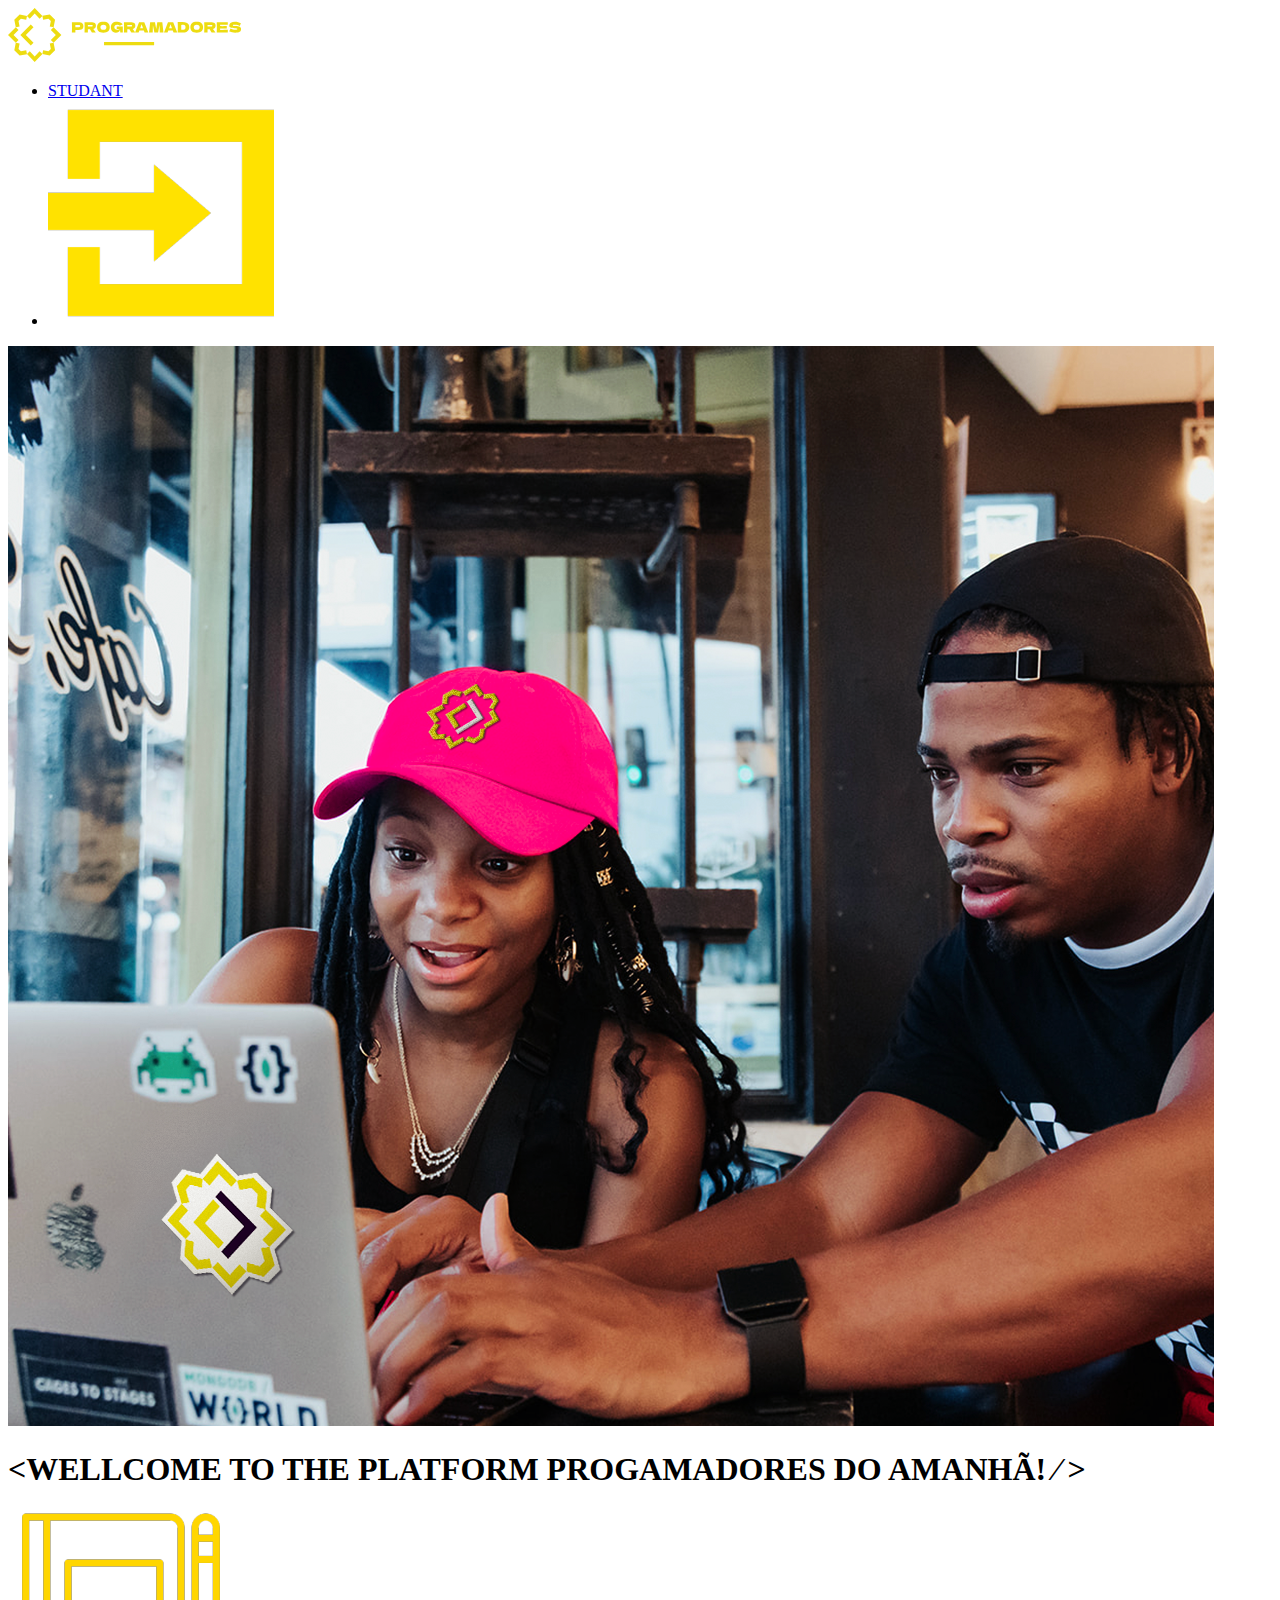
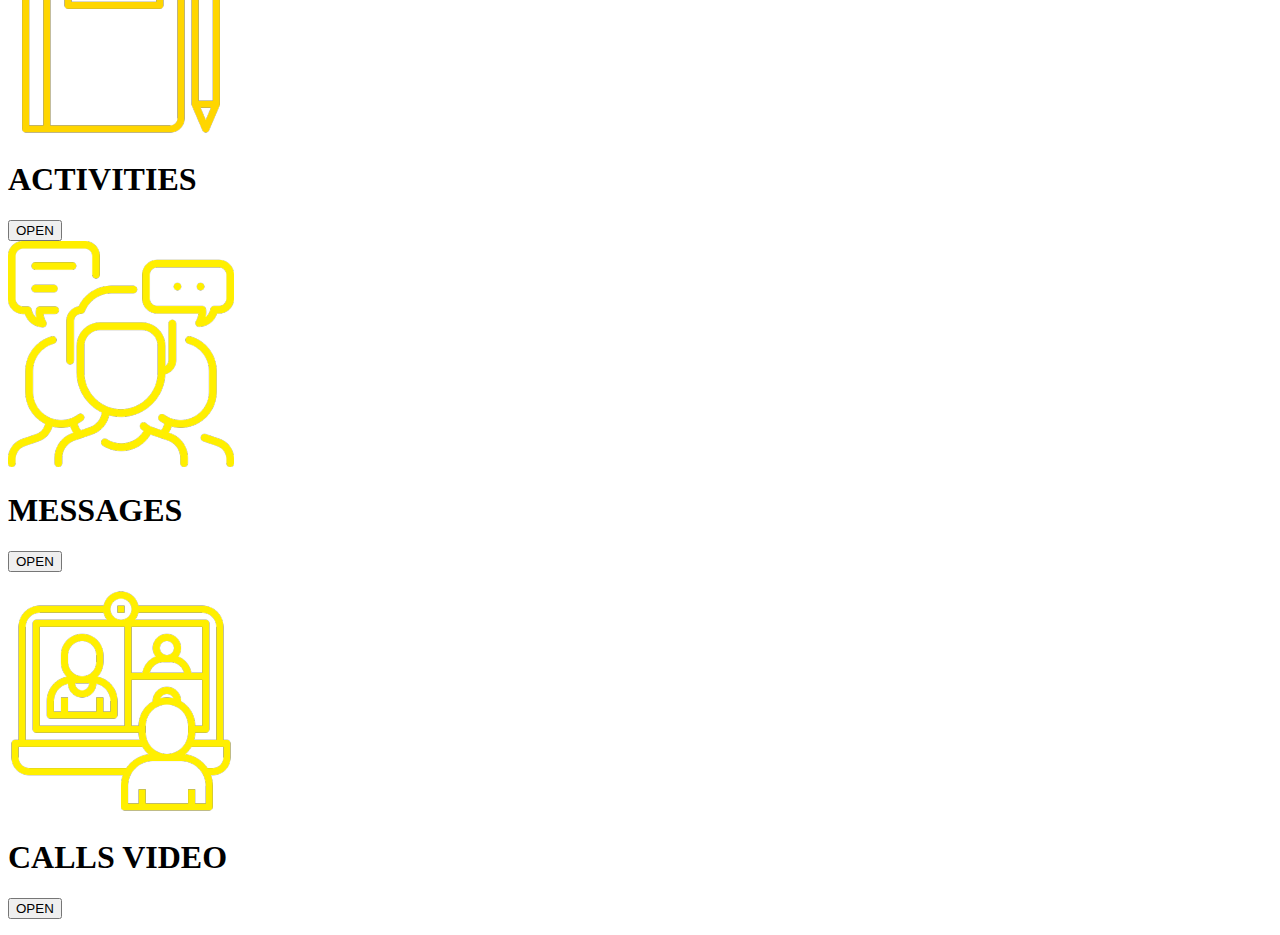
==== view/index.html @ 11e7c44a "minha parte html css" ====
<!DOCTYPE html>
<html lang="en">
<head>
    <meta charset="UTF-8">
    <meta name="viewport" content="width=device-width, initial-scale=1.0">
    <title>Document</title>
    <link rel="stylesheet" href="style.css">
    <link rel="preconnect" href="https://fonts.googleapis.com">
<link rel="preconnect" href="https://fonts.gstatic.com" crossorigin>
<link href="https://fonts.googleapis.com/css2?family=Dela+Gothic+One&display=swap" rel="stylesheet">
</head>
<body>
   
        <header>
    <a href="">
        <img src="img/logo Programadores do amanhã.svg" alt="">
      </a>
        <nav>
        <ul class="nav-list">
        <li><a href="#" class="active">STUDANT</li>
        <li><a href="#"><img class="login" src="img/login.png" alt="lala"></a></li>
       </ul>
   

    </nav>
</header>

    <section>
        
        <div class="row1">

            <div class="presentatin">
                <main>
                    <img class="aas" src="img/bgWoman.png" alt="">
                
            </main>
              
            </div>
            
            <div class="presentatin2">
                <h1>&lt;WELLCOME TO THE PLATFORM PROGAMADORES DO AMANHÃ! &frasl; &gt;</h1>
            </div>
        </div>
    </section>

<section>
    <h1 class="headings"></h1>
    <div class="row">
        <div class="box">
            <main>
                <div class="platform">
                
                    <img src="img/activities.png" alt="lala">
             
                </div>   
            <h1 class="headings">ACTIVITIES</h1>
            
            
                <button type="button">OPEN</button>
            
        </main>
          
        </div>
        
        <div class="box">
            <main>
                <div class="platform">
                    <img src="img/menssages1.png" alt="lala">
                </div>   
            <h1 class="headings">MESSAGES</h1>
            <p>
                <button type="button">OPEN</button>
            </p>
         </main>
        </div>
        <div class="box">
            <main>
                <div class="platform">
                    <img src="img/zoom.png" alt="lala">
             
                </div>   
            <h1 class="headings">CALLS VIDEO</h1>
            <p>
                <button type="button">OPEN</button>
            </p>
         </main>
        </div>
</div>
    </section>
        
    </body>
</html>
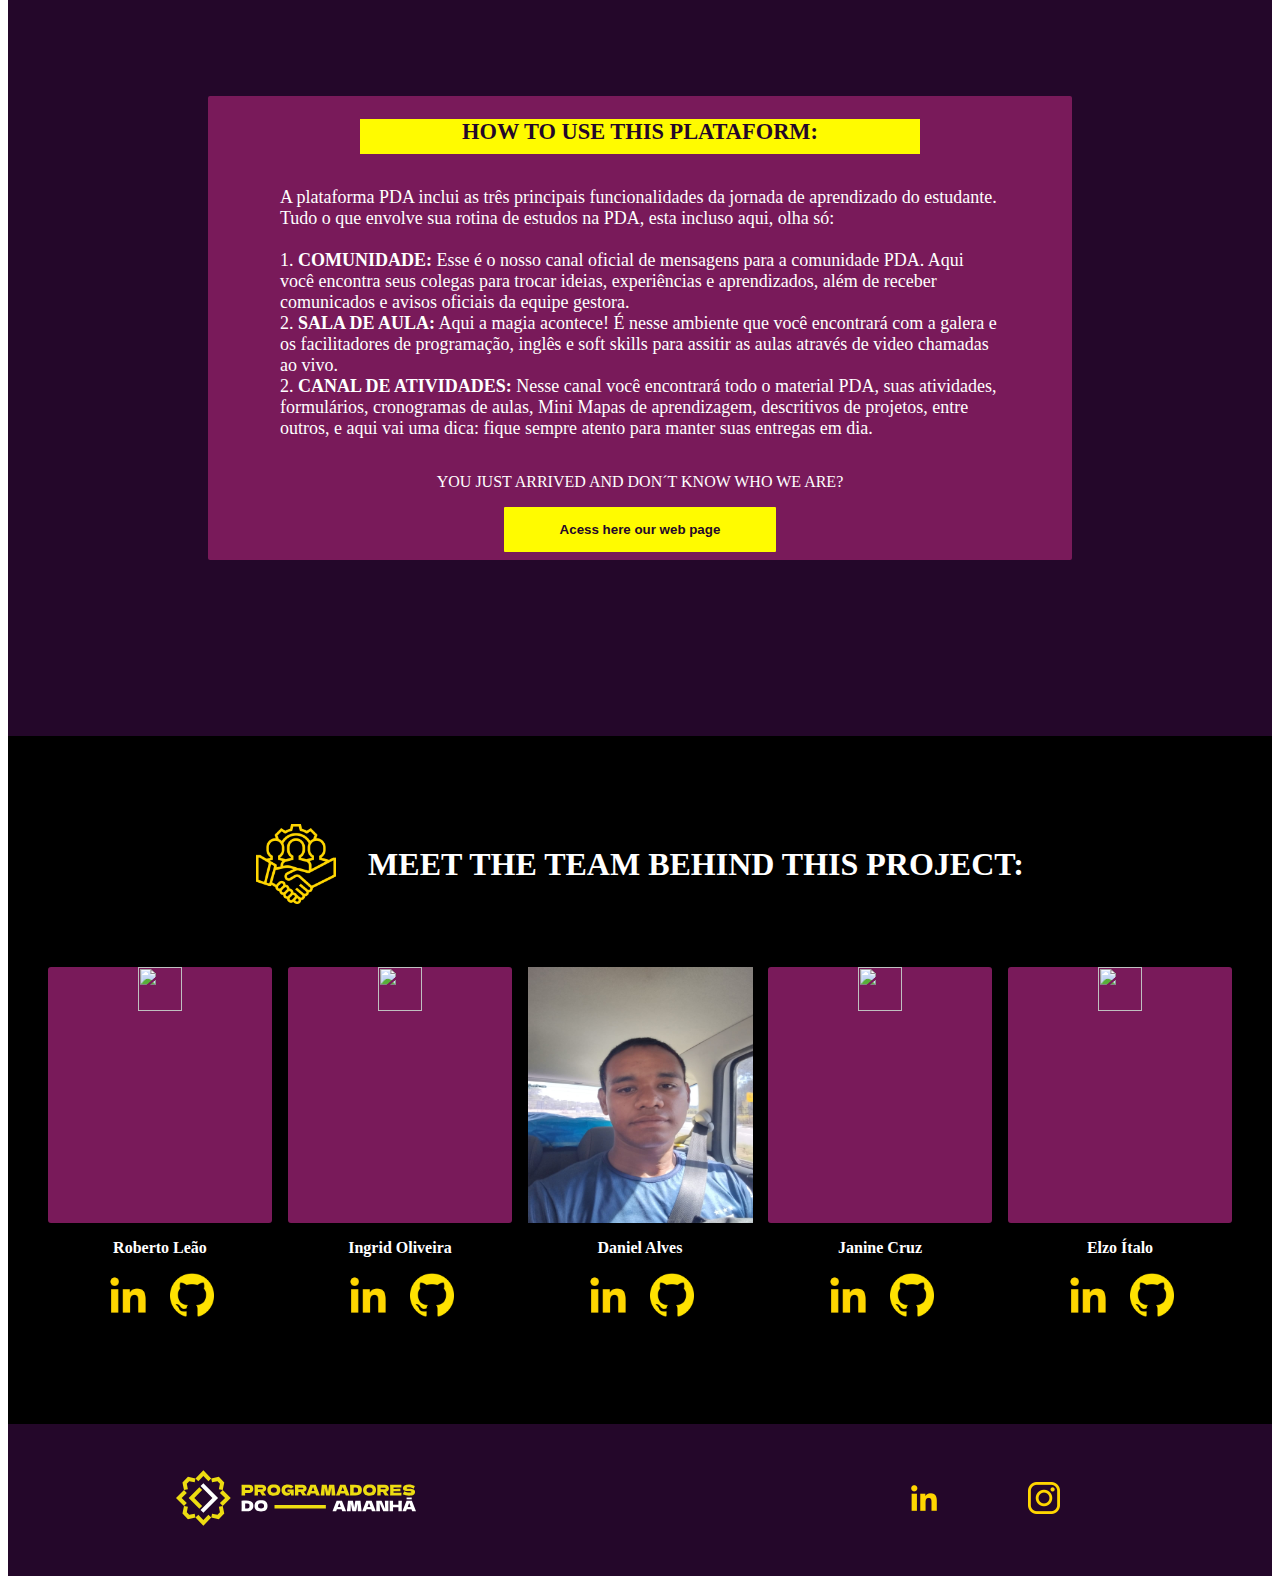
==== commit 63a963cc: "organizando pastas e arquivos" ====
--- a/view/index.html
+++ b/view/index.html
@@ -1,92 +1,119 @@
 <!DOCTYPE html>
 <html lang="en">
+
 <head>
     <meta charset="UTF-8">
     <meta name="viewport" content="width=device-width, initial-scale=1.0">
     <title>Document</title>
-    <link rel="stylesheet" href="style.css">
-    <link rel="preconnect" href="https://fonts.googleapis.com">
-<link rel="preconnect" href="https://fonts.gstatic.com" crossorigin>
-<link href="https://fonts.googleapis.com/css2?family=Dela+Gothic+One&display=swap" rel="stylesheet">
+    <link rel="stylesheet" href="./style.css">
 </head>
+
 <body>
-   
-        <header>
-    <a href="">
-        <img src="img/logo Programadores do amanhã.svg" alt="">
-      </a>
-        <nav>
-        <ul class="nav-list">
-        <li><a href="#" class="active">STUDANT</li>
-        <li><a href="#"><img class="login" src="img/login.png" alt="lala"></a></li>
-       </ul>
-   
-
-    </nav>
-</header>
-
-    <section>
-        
-        <div class="row1">
-
-            <div class="presentatin">
-                <main>
-                    <img class="aas" src="img/bgWoman.png" alt="">
-                
-            </main>
-              
+    <section id="section-intuito-pagina">
+        <div class="div-intuito-pagina">
+            <div class="div-titulo-intuito-pagina">
+                <h1 class="titulo-intuito-pagina">HOW TO USE THIS PLATAFORM:</h1>
             </div>
-            
-            <div class="presentatin2">
-                <h1>&lt;WELLCOME TO THE PLATFORM PROGAMADORES DO AMANHÃ! &frasl; &gt;</h1>
+            <div class="div-corpo-intuito-pagina">
+                <p class="corpo-intuito-pagina">
+                    A plataforma PDA inclui as três principais funcionalidades da jornada de aprendizado do estudante.
+                    Tudo
+                    o que envolve sua rotina de estudos na PDA,
+                    esta incluso aqui, olha só: <br>
+                    <br>1. <strong> COMUNIDADE:</strong> Esse é o nosso canal oficial de mensagens para a comunidade
+                    PDA.
+                    Aqui você encontra seus colegas para trocar ideias, experiências e aprendizados,
+                    além de receber comunicados e avisos oficiais da equipe gestora.
+                    <br>2. <strong> SALA DE AULA:</strong> Aqui a magia acontece! É nesse ambiente que você encontrará
+                    com a
+                    galera e os facilitadores de programação, inglês e soft skills
+                    para assitir as aulas através de video chamadas ao vivo.
+                    <br>2. <strong> CANAL DE ATIVIDADES:</strong> Nesse canal você encontrará todo o material PDA, suas
+                    atividades, formulários, cronogramas de aulas, Mini Mapas de aprendizagem, descritivos de projetos,
+                    entre outros, e aqui vai uma dica: fique
+                    sempre atento para manter suas entregas em dia.
+                </p>
+            </div>
+            <div class="div-botao-intuito-pagina">
+                <p>YOU JUST ARRIVED AND DON´T KNOW WHO WE ARE?</p>
+                <a href="https://programadoresdoamanha.org/"><button>Acess here our web page</button></a>
             </div>
         </div>
     </section>
 
-<section>
-    <h1 class="headings"></h1>
-    <div class="row">
-        <div class="box">
-            <main>
-                <div class="platform">
-                
-                    <img src="img/activities.png" alt="lala">
-             
-                </div>   
-            <h1 class="headings">ACTIVITIES</h1>
-            
-            
-                <button type="button">OPEN</button>
-            
-        </main>
-          
+    <section id="section-apresentacao-equipe">
+        <div class="div-titulo-equipe">
+            <img src="/view/Ícones e logos plataforma PDA/equipe (1).png">
+            <h1>MEET THE TEAM BEHIND THIS PROJECT:</h1>
         </div>
-        
-        <div class="box">
-            <main>
-                <div class="platform">
-                    <img src="img/menssages1.png" alt="lala">
-                </div>   
-            <h1 class="headings">MESSAGES</h1>
-            <p>
-                <button type="button">OPEN</button>
-            </p>
-         </main>
+
+        <div class="div-equipe">
+
+            <div class="foto-roberto">
+                <div class="foto-equipe"><img src="" ></div>
+                <p>Roberto Leão</p>
+                <div class="icone-equipe">
+                    <a href="https://www.linkedin.com/in/roberto-le%C3%A3o-323935239/"><img
+                            src="/view/Ícones e logos plataforma PDA/linkedin.png"></a>
+                    <a href="https://github.com/Betoojs"><img
+                            src="/view/Ícones e logos plataforma PDA/logotipo-do-github.png"></a>
+                </div>
+
+            </div>
+            <div class="foto-ingrid">
+                <div class="foto-equipe"><img src="" ></div>
+                <p>Ingrid Oliveira</p>
+                <div class="icone-equipe">
+                    <a href="https://www.linkedin.com/in/ingrid-oliveira-75bb02263/"><img
+                            src="/view/Ícones e logos plataforma PDA/linkedin.png"></a>
+                    <a href="https://github.com/iingridliveira"><img
+                            src="/view/Ícones e logos plataforma PDA/logotipo-do-github.png"></a>
+                </div>
+
+            </div>
+            <div class="foto-daniel">
+                <div class="foto-equipe"><img src="/view/imagens equipe/foto daniel alves.jpg" style= "height: 256px; width: 225px;"></div>
+                <p>Daniel Alves</p>
+                <div class="icone-equipe">
+                    <a href="https://www.linkedin.com/in/daniel-alves-488143279/"><img
+                            src="/view/Ícones e logos plataforma PDA/linkedin.png"></a>
+                    <a href="https://github.com/zedaesquina1"><img
+                            src="/view/Ícones e logos plataforma PDA/logotipo-do-github.png"></a>
+                </div>
+
+            </div>
+            <div class="foto-janine">
+                <div class="foto-equipe"><img src=""></div>
+                <p>Janine Cruz</p>
+                <div class="icone-equipe">
+                    <a href="https://www.linkedin.com/in/janine-cruz-5b1851277/"><img
+                            src="/view/Ícones e logos plataforma PDA/linkedin.png"></a>
+                    <a href="https://github.com/JanineCruz921"><img
+                            src="/view/Ícones e logos plataforma PDA/logotipo-do-github.png"></a>
+                </div>
+            </div>
+            <div class="foto-elzo">
+                <div class="foto-equipe"><img src=""></div>
+                <p>Elzo Ítalo</p>
+                <div class="icone-equipe">
+                    <a href=""><img src="/view/Ícones e logos plataforma PDA/linkedin.png"></a>
+                    <a href=""><img src="/view/Ícones e logos plataforma PDA/logotipo-do-github.png"></a>
+                </div>
+            </div>
         </div>
-        <div class="box">
-            <main>
-                <div class="platform">
-                    <img src="img/zoom.png" alt="lala">
-             
-                </div>   
-            <h1 class="headings">CALLS VIDEO</h1>
-            <p>
-                <button type="button">OPEN</button>
-            </p>
-         </main>
+
+    </section>
+
+    <footer id="footer-pagina">
+        <div class="logo-footer">
+            <img src="/view/Ícones e logos plataforma PDA/logo Programadores do amanhã.svg" class="logo-pda">
         </div>
-</div>
-    </section>
-        
-    </body>
-</html>
+        <div class="redes-socias-footer">
+            <a href="https://www.linkedin.com/school/programadoresdoamanha/posts/?feedView=all"><img src="/view/Ícones e logos plataforma PDA/linkedin.png"></a>
+            <a href="https://www.instagram.com/programadoresdoamanha/#"><img src="/view/Ícones e logos plataforma PDA/logotipo-do-instagram.png"></a>
+        </div>
+    </footer>
+
+</body>
+
+</html>--- a/view/style.css
+++ b/view/style.css
@@ -0,0 +1,157 @@
+body {
+    background-color: rgb(255, 255, 255);
+    display: flex;
+    justify-content: center;
+    align-items: center;
+    flex-direction: column;
+    margin: 0%;
+}
+
+#section-intuito-pagina {
+    background-color: rgb(36, 7, 42);
+    display: flex;
+    justify-content: center;
+    align-items: center;
+    flex-direction: column;
+    height: 41rem;
+    width: 78.98rem;
+    padding-block-end: 5rem;
+}
+
+.div-intuito-pagina {
+    background-color: rgb(121, 26, 90);
+    padding: 2rem;
+    display: flex;
+    justify-content: center;
+    align-items: center;
+    flex-direction: column;
+    text-align: center;
+    height: 25rem;
+    width: 50rem;
+    border-radius: 2px;
+}
+
+.div-titulo-intuito-pagina h1 {
+    background-color: rgb(255, 251, 0);
+    color: rgb(36, 7, 42);
+    width: 35rem;
+    height: 2.2rem;
+    font-family: 'Times New Roman', Times, serif;
+    font-size: 1.4rem;
+}
+
+.div-corpo-intuito-pagina {
+    display: flex;
+    align-items: center;
+    justify-content: center;
+    width: 45rem;
+    font-size: 18px;
+    text-align: start;
+}
+
+.div-corpo-intuito-pagina p {
+    color: rgb(255, 255, 255);
+}
+
+.div-botao-intuito-pagina button {
+    background-color: rgb(255, 251, 0);
+    color: rgb(36, 7, 42);
+    border-style: none;
+    height: 2.8rem;
+    width: 17rem;
+    border-radius: 1px;
+    font-weight: 900;
+}
+
+.div-botao-intuito-pagina button:hover {
+    background-color: rgb(180, 108, 0);
+    color: white;
+}
+
+
+#section-apresentacao-equipe {
+    background-color: black;
+    height: 40rem;
+    width: 78.98rem;
+    display: flex;
+    justify-content: center;
+    align-items: center;
+    flex-direction: column;
+    padding-top: 3rem;
+}
+
+#section-apresentacao-equipe h1,p {
+    color: rgb(255, 255, 255);
+    font-family: Georgia, 'Times New Roman', Times, serif;
+}
+
+.div-titulo-equipe {
+    display: flex;
+    flex-direction: row;
+    justify-content: space-around;
+    width: 50rem;
+    align-items: center;
+}
+
+.div-titulo-equipe img{
+    height: 5rem;
+    width: 5rem;
+}
+
+.div-equipe img {
+    height: 2.8rem;
+    width: 2.8rem;
+}
+
+.div-equipe {
+    display: flex;
+    justify-content: space-around;
+    align-items: center;
+    flex-direction: row;
+    height: 30rem;
+    width: 75rem;
+    border-radius: 2px;
+    text-align: center;
+    font-weight: 900;
+}
+
+.foto-equipe {
+    height: 16rem;
+    width: 14rem;
+    border-radius: 3px;
+    background-color: rgb(121, 26, 90);
+}
+
+.icone-equipe {
+    display: flex;
+    justify-content: space-around;
+    margin-left: 3rem;
+    width: 8rem;
+}
+
+#footer-pagina {
+    height: 9.5rem;
+    width: 78.98rem;
+    background-color: rgb(36, 7, 42);
+    display: flex;
+    justify-content: space-around;
+    align-items: center;
+    flex-direction: row;
+}
+
+.redes-socias-footer img {
+    height: 2rem;
+    width: 2rem;
+}
+
+.logo-footer img {
+    height: 10rem;
+    width: 15rem;
+    margin-right: 7rem;
+}
+
+.redes-socias-footer {
+    display: flex;
+    justify-content: space-around;
+    width: 15rem;
+}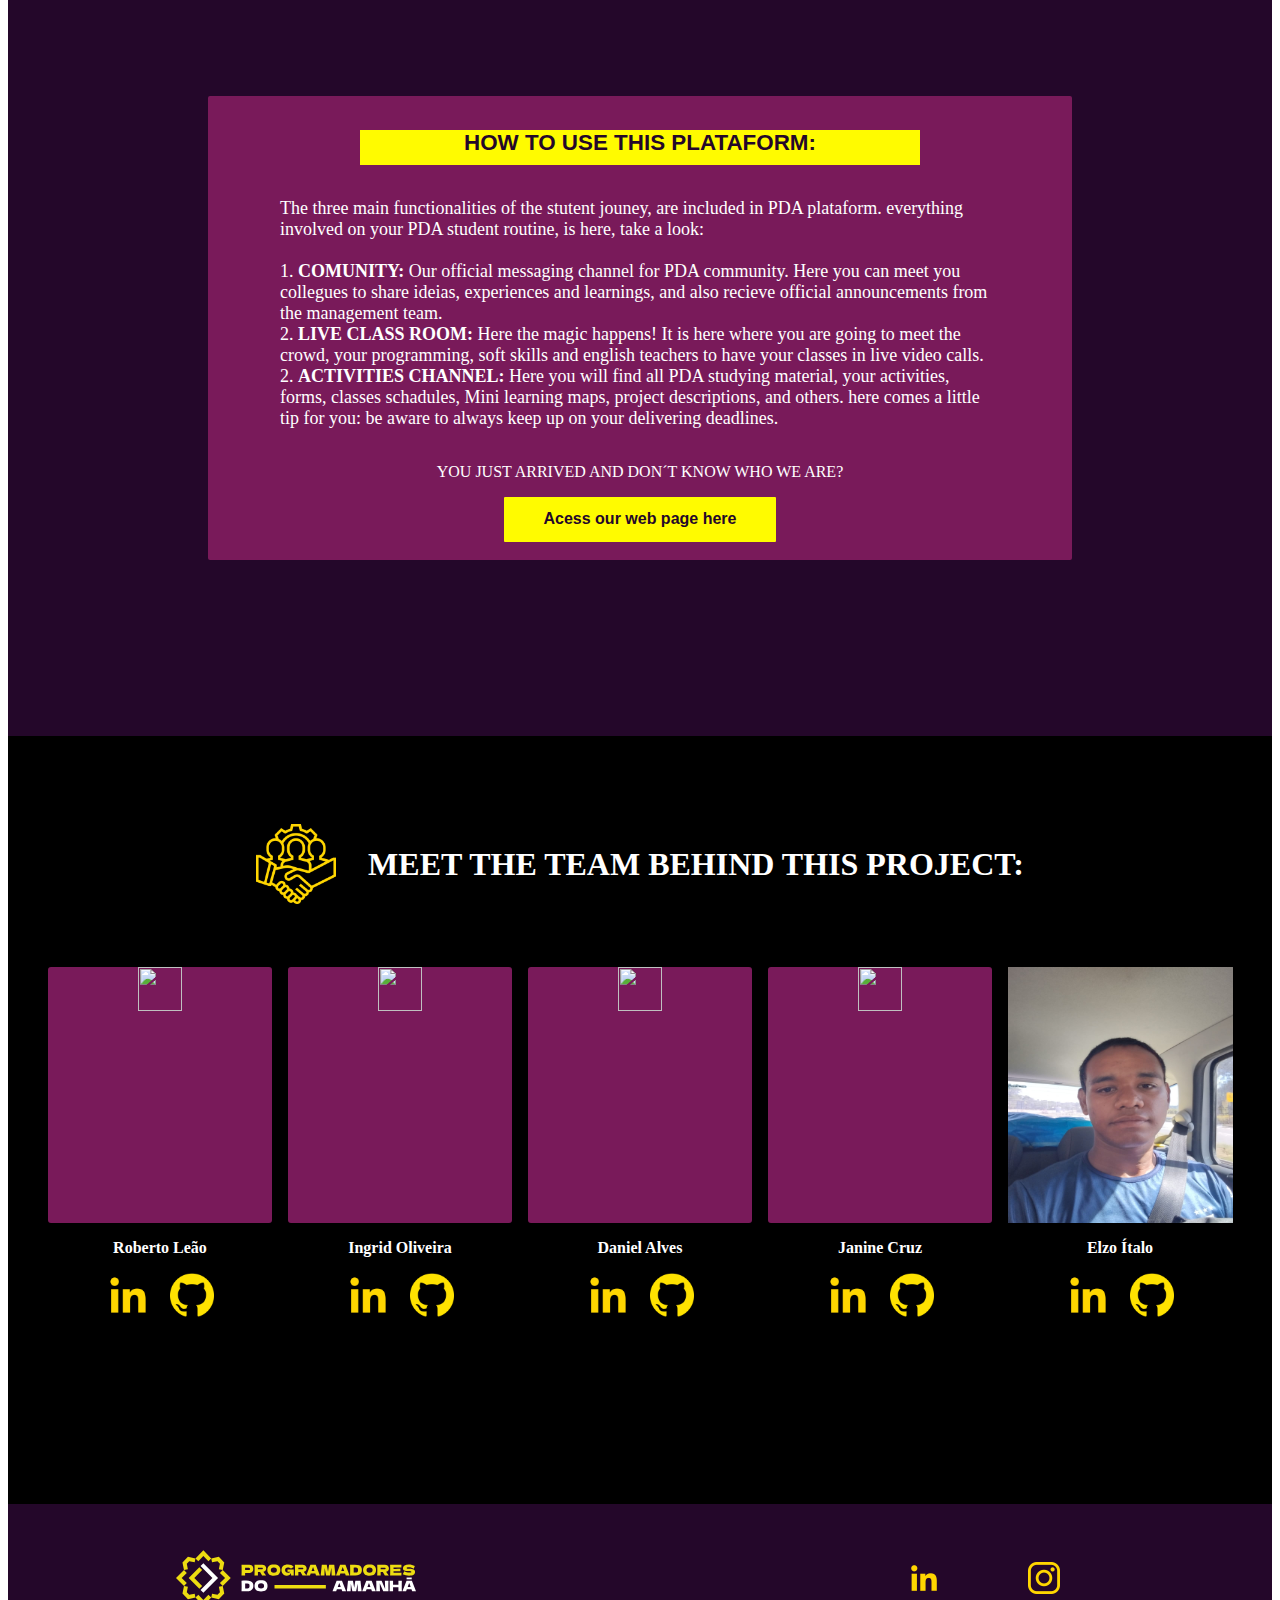
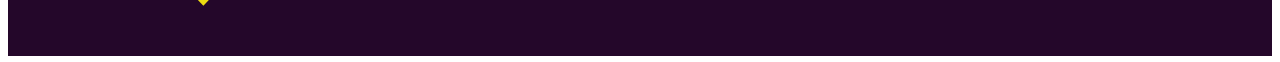
==== commit e8f8dea4: "parte inferior da página quase finalizada" ====
--- a/view/index.html
+++ b/view/index.html
@@ -16,27 +16,22 @@
             </div>
             <div class="div-corpo-intuito-pagina">
                 <p class="corpo-intuito-pagina">
-                    A plataforma PDA inclui as três principais funcionalidades da jornada de aprendizado do estudante.
-                    Tudo
-                    o que envolve sua rotina de estudos na PDA,
-                    esta incluso aqui, olha só: <br>
-                    <br>1. <strong> COMUNIDADE:</strong> Esse é o nosso canal oficial de mensagens para a comunidade
-                    PDA.
-                    Aqui você encontra seus colegas para trocar ideias, experiências e aprendizados,
-                    além de receber comunicados e avisos oficiais da equipe gestora.
-                    <br>2. <strong> SALA DE AULA:</strong> Aqui a magia acontece! É nesse ambiente que você encontrará
-                    com a
-                    galera e os facilitadores de programação, inglês e soft skills
-                    para assitir as aulas através de video chamadas ao vivo.
-                    <br>2. <strong> CANAL DE ATIVIDADES:</strong> Nesse canal você encontrará todo o material PDA, suas
-                    atividades, formulários, cronogramas de aulas, Mini Mapas de aprendizagem, descritivos de projetos,
-                    entre outros, e aqui vai uma dica: fique
-                    sempre atento para manter suas entregas em dia.
+                    The three main functionalities of the stutent jouney, are included in PDA plataform.
+                    everything involved on your PDA student routine,
+                    is here, take a look: <br>
+                    <br>1. <strong> COMUNITY:</strong> Our official messaging channel for PDA community.
+                    Here you can meet you collegues to share ideias, experiences and learnings, and also recieve official announcements from the
+                    management team.
+                    <br>2. <strong> LIVE CLASS ROOM:</strong> Here the magic happens! It is here where you are going to meet the crowd, your programming, 
+                    soft skills and english teachers to have your classes in live video calls.
+                    <br>2. <strong> ACTIVITIES CHANNEL:</strong> Here you will find all PDA studying material, your activities, 
+                    forms, classes schadules, Mini learning maps, project descriptions,
+                    and others. here comes a little tip for you: be aware to always keep up on your delivering deadlines.
                 </p>
             </div>
             <div class="div-botao-intuito-pagina">
                 <p>YOU JUST ARRIVED AND DON´T KNOW WHO WE ARE?</p>
-                <a href="https://programadoresdoamanha.org/"><button>Acess here our web page</button></a>
+                <a href="https://programadoresdoamanha.org/"><button>Acess our web page here</button></a>
             </div>
         </div>
     </section>
@@ -72,7 +67,7 @@
 
             </div>
             <div class="foto-daniel">
-                <div class="foto-equipe"><img src="/view/imagens equipe/foto daniel alves.jpg" style= "height: 256px; width: 225px;"></div>
+                <div class="foto-equipe"><img src=""></div>
                 <p>Daniel Alves</p>
                 <div class="icone-equipe">
                     <a href="https://www.linkedin.com/in/daniel-alves-488143279/"><img
@@ -93,7 +88,7 @@
                 </div>
             </div>
             <div class="foto-elzo">
-                <div class="foto-equipe"><img src=""></div>
+                <div class="foto-equipe"><img src="/view/imagens equipe/foto elzo ítalo.jpg" style= "height: 256px; width: 225px;"></div>
                 <p>Elzo Ítalo</p>
                 <div class="icone-equipe">
                     <a href=""><img src="/view/Ícones e logos plataforma PDA/linkedin.png"></a>
--- a/view/style.css
+++ b/view/style.css
@@ -36,8 +36,9 @@
     color: rgb(36, 7, 42);
     width: 35rem;
     height: 2.2rem;
-    font-family: 'Times New Roman', Times, serif;
+    font-family:Verdana, Geneva, Tahoma, sans-serif;
     font-size: 1.4rem;
+    font-weight: 900;
 }
 
 .div-corpo-intuito-pagina {
@@ -61,6 +62,7 @@
     width: 17rem;
     border-radius: 1px;
     font-weight: 900;
+    font-size: 1rem;
 }
 
 .div-botao-intuito-pagina button:hover {
@@ -78,6 +80,8 @@
     align-items: center;
     flex-direction: column;
     padding-top: 3rem;
+    padding-block-end: 5rem;
+
 }
 
 #section-apresentacao-equipe h1,p {
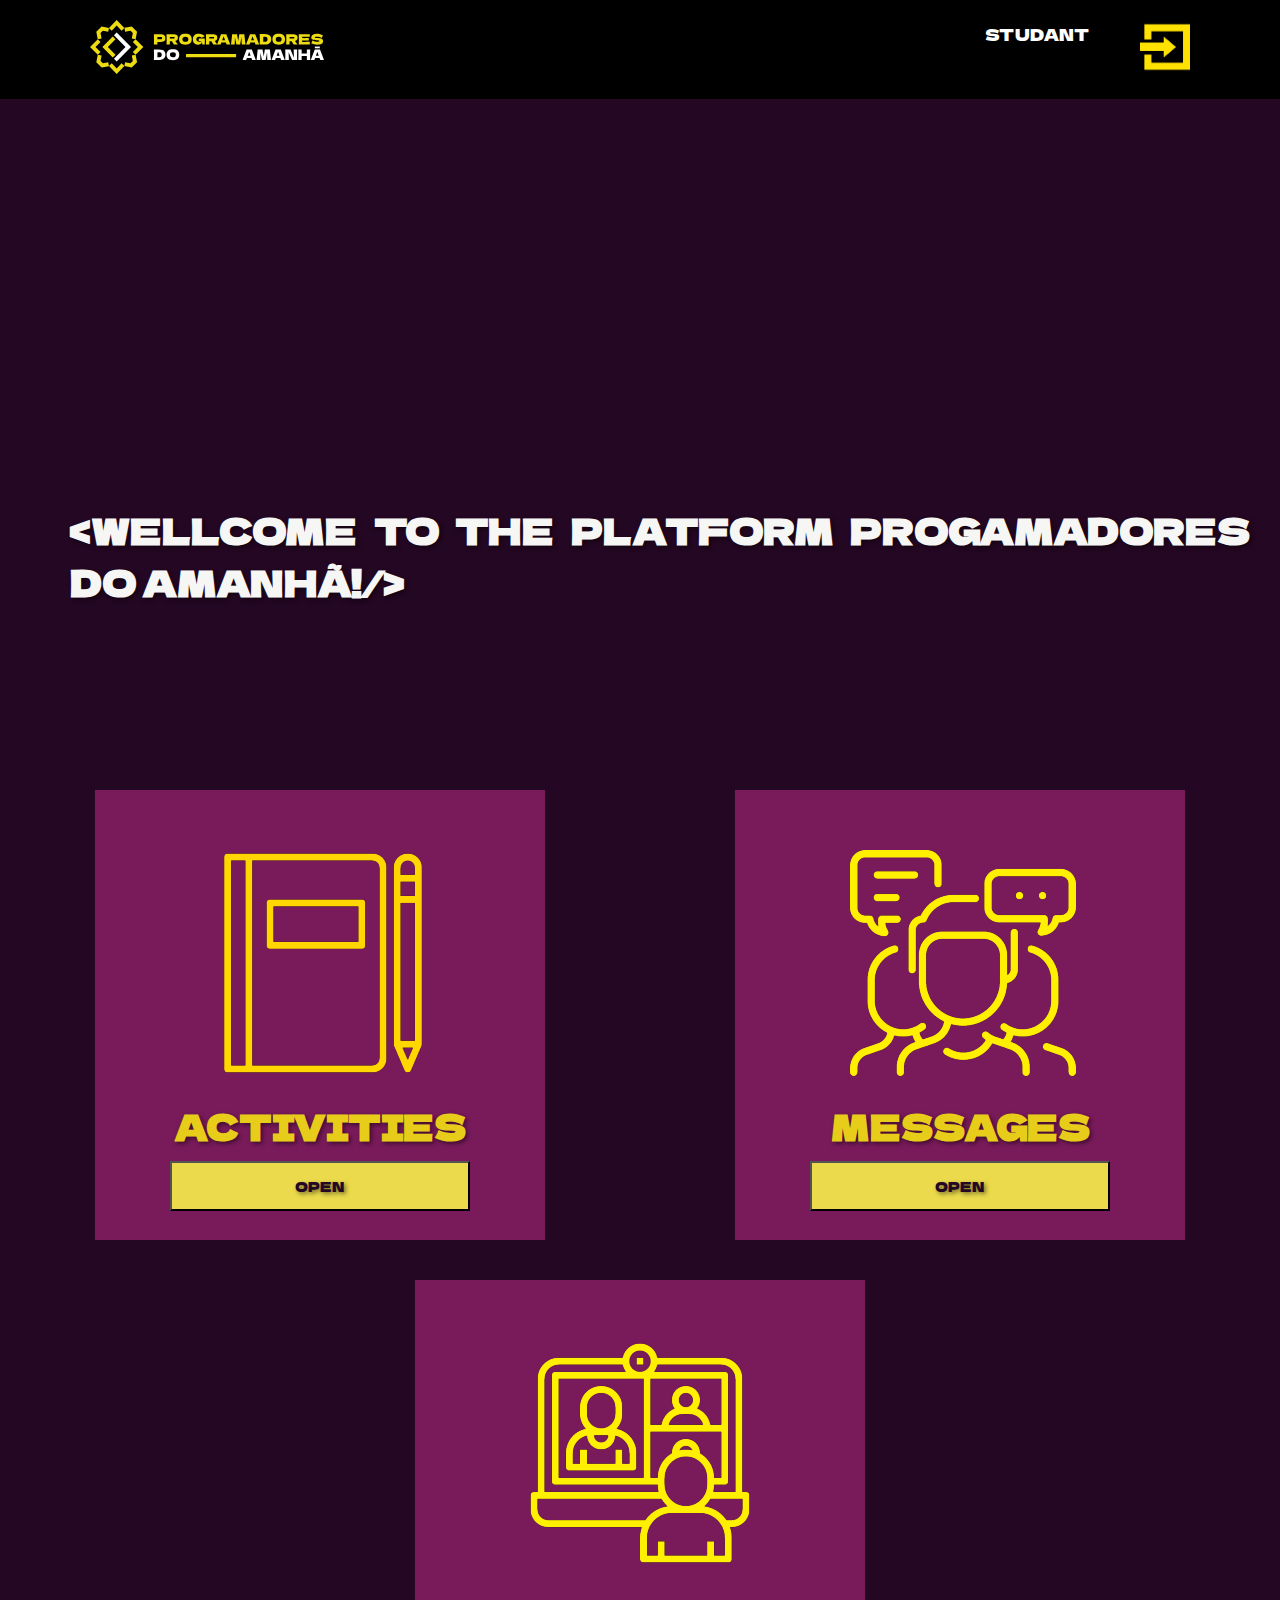
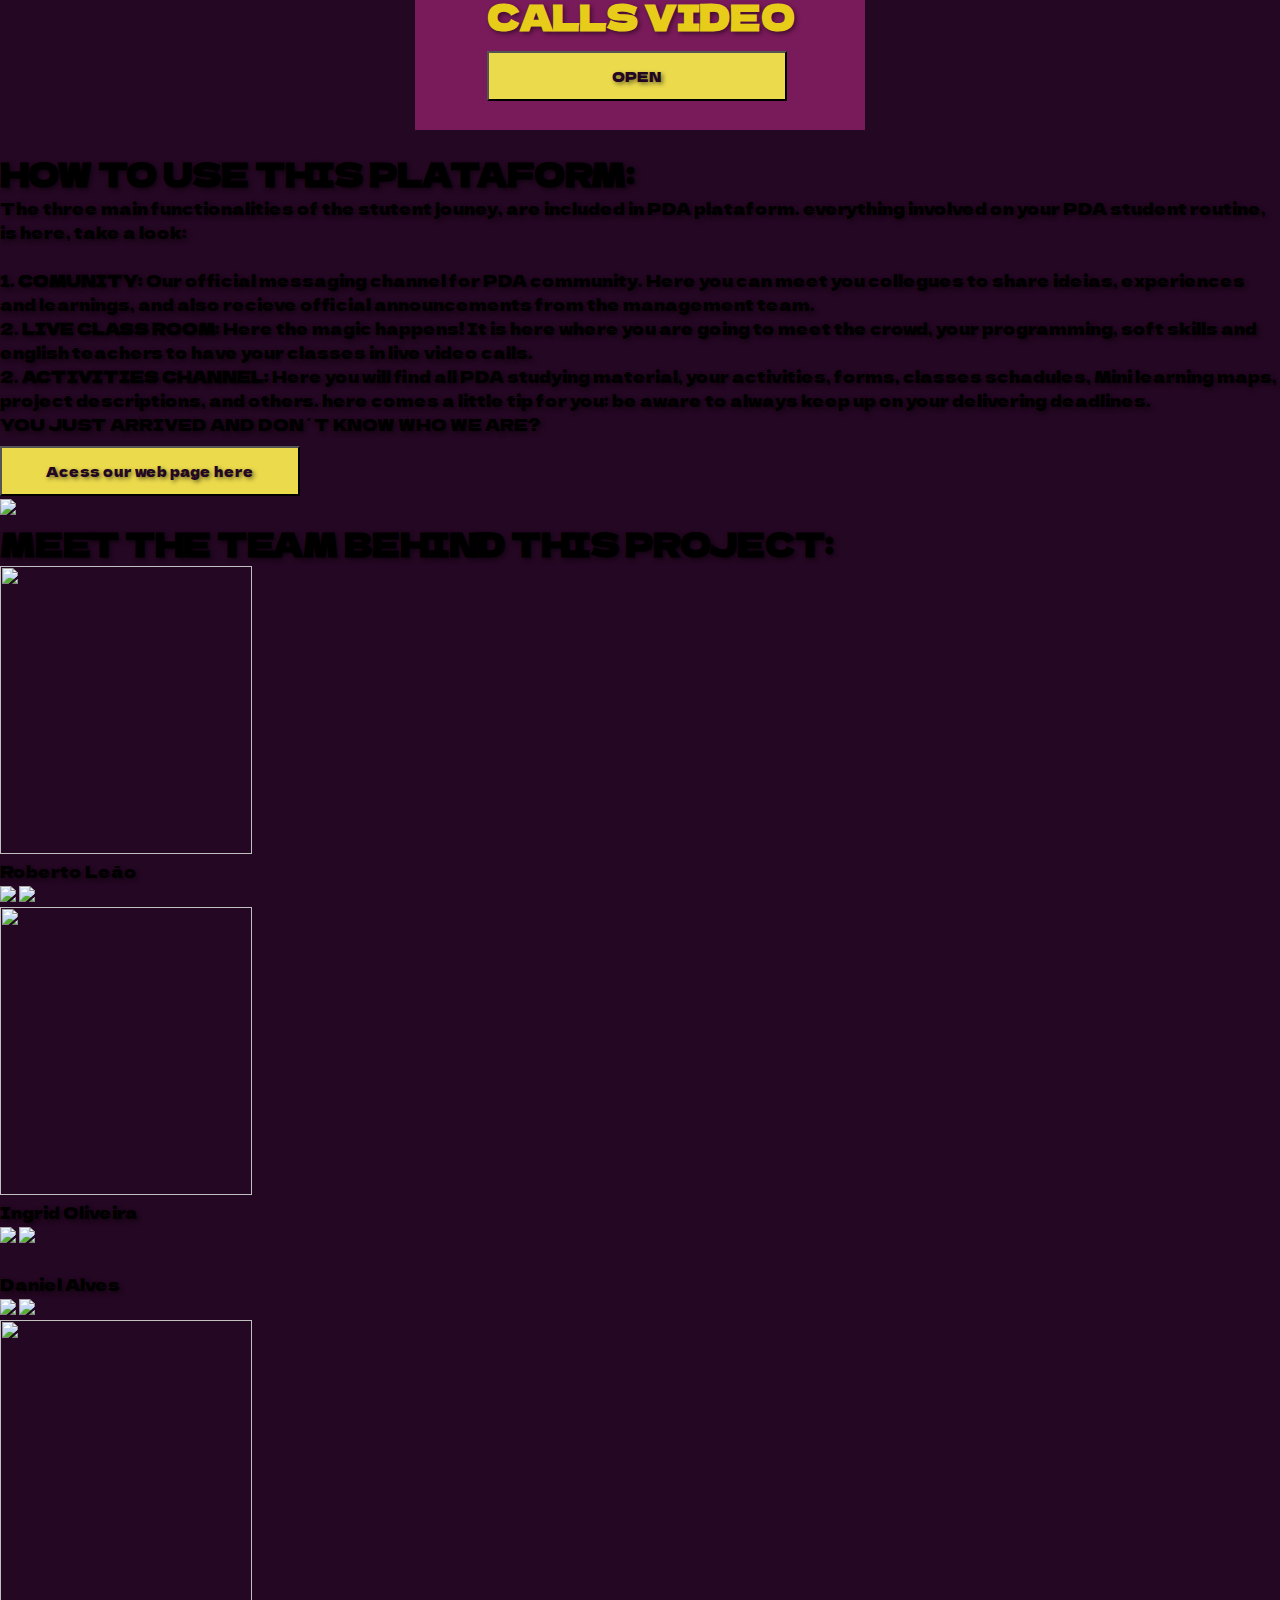
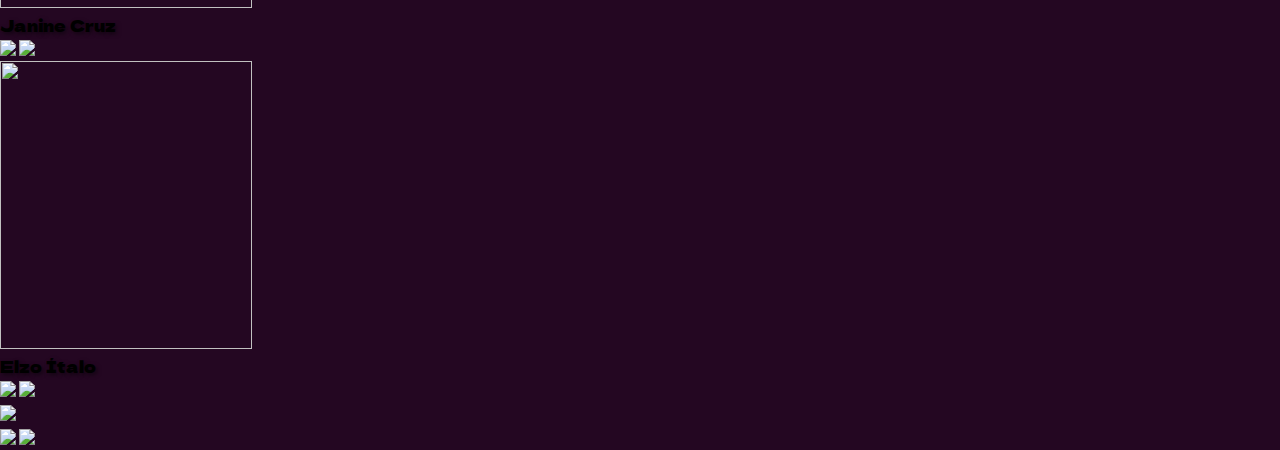
==== commit e23d374e: "page almost done" ====
--- a/view/index.html
+++ b/view/index.html
@@ -1,14 +1,90 @@
 <!DOCTYPE html>
-<html lang="en">
+<html lang="pt-br">
 
 <head>
     <meta charset="UTF-8">
     <meta name="viewport" content="width=device-width, initial-scale=1.0">
     <title>Document</title>
-    <link rel="stylesheet" href="./style.css">
+    <link rel="stylesheet" href="style.css">
+    <link rel="preconnect" href="https://fonts.googleapis.com">
+    <link rel="preconnect" href="https://fonts.gstatic.com" crossorigin>
+    <link href="https://fonts.googleapis.com/css2?family=Dela+Gothic+One&display=swap" rel="stylesheet">
 </head>
 
 <body>
+
+    <header>
+        <a href="">
+            <img src="img/logo Programadores do amanhã.svg" alt="">
+        </a>
+        <nav>
+            <ul class="nav-list">
+                <li><a href="#" class="active">STUDANT</li>
+                <li><a href="#"><img class="login" src="img/login.png" alt="lala"></a></li>
+            </ul>
+
+
+        </nav>
+    </header>
+
+    <section>
+
+        <div class="row1">
+
+            <div class="presentatin">
+
+            </div>
+
+            <div class="presentatin2">
+                <h2 id="wellcome">&lt;WELLCOME TO THE PLATFORM PROGAMADORES DO AMANHÃ! &frasl; &gt;</h1>
+            </div>
+        </div>
+    </section>
+
+    <section>
+        <h1 class="headings"></h1>
+        <div class="row">
+            <div class="box">
+                <main>
+                    <div class="platform">
+
+                        <img src="img/activities.png" alt="lala">
+
+                    </div>
+                    <h1 class="headings">ACTIVITIES</h1>
+
+
+                    <button type="button">OPEN</button>
+
+                </main>
+
+            </div>
+
+            <div class="box">
+                <main>
+                    <div class="platform">
+                        <img src="img/menssages1.png" alt="lala">
+                    </div>
+                    <h1 class="headings">MESSAGES</h1>
+                    <p>
+                        <button type="button">OPEN</button>
+                    </p>
+                </main>
+            </div>
+            <div class="box">
+                <main>
+                    <div class="platform">
+                        <img src="img/zoom.png" alt="lala">
+
+                    </div>
+                    <h1 class="headings">CALLS VIDEO</h1>
+                    <p>
+                        <button type="button">OPEN</button>
+                    </p>
+                </main>
+            </div>
+        </div>
+    </section>
     <section id="section-intuito-pagina">
         <div class="div-intuito-pagina">
             <div class="div-titulo-intuito-pagina">
@@ -20,13 +96,17 @@
                     everything involved on your PDA student routine,
                     is here, take a look: <br>
                     <br>1. <strong> COMUNITY:</strong> Our official messaging channel for PDA community.
-                    Here you can meet you collegues to share ideias, experiences and learnings, and also recieve official announcements from the
+                    Here you can meet you collegues to share ideias, experiences and learnings, and also recieve
+                    official announcements from the
                     management team.
-                    <br>2. <strong> LIVE CLASS ROOM:</strong> Here the magic happens! It is here where you are going to meet the crowd, your programming, 
+                    <br>2. <strong> LIVE CLASS ROOM:</strong> Here the magic happens! It is here where you are going to
+                    meet the crowd, your programming,
                     soft skills and english teachers to have your classes in live video calls.
-                    <br>2. <strong> ACTIVITIES CHANNEL:</strong> Here you will find all PDA studying material, your activities, 
+                    <br>2. <strong> ACTIVITIES CHANNEL:</strong> Here you will find all PDA studying material, your
+                    activities,
                     forms, classes schadules, Mini learning maps, project descriptions,
-                    and others. here comes a little tip for you: be aware to always keep up on your delivering deadlines.
+                    and others. here comes a little tip for you: be aware to always keep up on your delivering
+                    deadlines.
                 </p>
             </div>
             <div class="div-botao-intuito-pagina">
@@ -38,31 +118,32 @@
 
     <section id="section-apresentacao-equipe">
         <div class="div-titulo-equipe">
-            <img src="/view/Ícones e logos plataforma PDA/equipe (1).png">
+            <img src="/view/Icones_e_logos_plataforma_PDA/Ícones e logos plataforma PDA/equipe (1).png">
             <h1>MEET THE TEAM BEHIND THIS PROJECT:</h1>
         </div>
 
         <div class="div-equipe">
 
             <div class="foto-roberto">
-                <div class="foto-equipe"><img src="" ></div>
+                <div class="foto-equipe"><img src="/view/imagens equipe/Roberto.jpeg" style="height: 288px; width: 252px;"></div>
                 <p>Roberto Leão</p>
                 <div class="icone-equipe">
                     <a href="https://www.linkedin.com/in/roberto-le%C3%A3o-323935239/"><img
-                            src="/view/Ícones e logos plataforma PDA/linkedin.png"></a>
+                            src="/view/Icones_e_logos_plataforma_PDA/Ícones e logos plataforma PDA/linkedin.png"></a>
                     <a href="https://github.com/Betoojs"><img
-                            src="/view/Ícones e logos plataforma PDA/logotipo-do-github.png"></a>
+                            src="/view/Icones_e_logos_plataforma_PDA/Ícones e logos plataforma PDA/logotipo-do-github.png"></a>
                 </div>
 
             </div>
             <div class="foto-ingrid">
-                <div class="foto-equipe"><img src="" ></div>
+                <div class="foto-equipe"><img src="/view/imagens equipe/Ingrid.jpg" style="height: 288px; width: 252px;" >
+                </div>
                 <p>Ingrid Oliveira</p>
                 <div class="icone-equipe">
-                    <a href="https://www.linkedin.com/in/ingrid-oliveira-75bb02263/"><img
-                            src="/view/Ícones e logos plataforma PDA/linkedin.png"></a>
+                    <a href="https://www.linkedin.com/in/ingrid-oliveira-75bb02263/" ><img
+                            src="/view/Icones_e_logos_plataforma_PDA/Ícones e logos plataforma PDA/linkedin.png"></a>
                     <a href="https://github.com/iingridliveira"><img
-                            src="/view/Ícones e logos plataforma PDA/logotipo-do-github.png"></a>
+                            src="/view/Icones_e_logos_plataforma_PDA/Ícones e logos plataforma PDA/logotipo-do-github.png"></a>
                 </div>
 
             </div>
@@ -71,28 +152,29 @@
                 <p>Daniel Alves</p>
                 <div class="icone-equipe">
                     <a href="https://www.linkedin.com/in/daniel-alves-488143279/"><img
-                            src="/view/Ícones e logos plataforma PDA/linkedin.png"></a>
+                            src="/view/Icones_e_logos_plataforma_PDA/Ícones e logos plataforma PDA/linkedin.png"></a>
                     <a href="https://github.com/zedaesquina1"><img
-                            src="/view/Ícones e logos plataforma PDA/logotipo-do-github.png"></a>
+                            src="/view/Icones_e_logos_plataforma_PDA/Ícones e logos plataforma PDA/logotipo-do-github.png"></a>
                 </div>
 
             </div>
             <div class="foto-janine">
-                <div class="foto-equipe"><img src=""></div>
+                <div class="foto-equipe"><img src="/view/imagens equipe/janine.png" style="height: 288px; width: 252px;"></div>
                 <p>Janine Cruz</p>
                 <div class="icone-equipe">
                     <a href="https://www.linkedin.com/in/janine-cruz-5b1851277/"><img
-                            src="/view/Ícones e logos plataforma PDA/linkedin.png"></a>
+                            src="/view/Icones_e_logos_plataforma_PDA/Ícones e logos plataforma PDA/linkedin.png"></a>
                     <a href="https://github.com/JanineCruz921"><img
-                            src="/view/Ícones e logos plataforma PDA/logotipo-do-github.png"></a>
+                            src="/view/Icones_e_logos_plataforma_PDA/Ícones e logos plataforma PDA/logotipo-do-github.png"></a>
                 </div>
             </div>
             <div class="foto-elzo">
-                <div class="foto-equipe"><img src="/view/imagens equipe/foto elzo ítalo.jpg" style= "height: 256px; width: 225px;"></div>
+                <div class="foto-equipe"><img src="/view/imagens equipe/felzoítalo.jpg"
+                        style="height: 288px; width: 252px;"></div>
                 <p>Elzo Ítalo</p>
                 <div class="icone-equipe">
-                    <a href=""><img src="/view/Ícones e logos plataforma PDA/linkedin.png"></a>
-                    <a href=""><img src="/view/Ícones e logos plataforma PDA/logotipo-do-github.png"></a>
+                    <a href="https://www.linkedin.com/in/elzo-%C3%ADthallo-3a670822b/"><img src="/view/Icones_e_logos_plataforma_PDA/Ícones e logos plataforma PDA/linkedin.png"></a>
+                    <a href="https://github.com/ithalloelzo"><img src="/view/Icones_e_logos_plataforma_PDA/Ícones e logos plataforma PDA/logotipo-do-github.png"></a>
                 </div>
             </div>
         </div>
@@ -101,11 +183,13 @@
 
     <footer id="footer-pagina">
         <div class="logo-footer">
-            <img src="/view/Ícones e logos plataforma PDA/logo Programadores do amanhã.svg" class="logo-pda">
+            <img src="/view/Icones_e_logos_plataforma_PDA/Ícones e logos plataforma PDA/logo Programadores do amanhã.svg" class="logo-pda">
         </div>
         <div class="redes-socias-footer">
-            <a href="https://www.linkedin.com/school/programadoresdoamanha/posts/?feedView=all"><img src="/view/Ícones e logos plataforma PDA/linkedin.png"></a>
-            <a href="https://www.instagram.com/programadoresdoamanha/#"><img src="/view/Ícones e logos plataforma PDA/logotipo-do-instagram.png"></a>
+            <a href="https://www.linkedin.com/school/programadoresdoamanha/posts/?feedView=all"><img
+                    src="/view/Icones_e_logos_plataforma_PDA/Ícones e logos plataforma PDA/linkedin.png"></a>
+            <a href="https://www.instagram.com/programadoresdoamanha/#"><img
+                    src="/view/img/instagram.png"></a>
         </div>
     </footer>
 
--- a/view/style.css
+++ b/view/style.css
@@ -1,161 +1,264 @@
-body {
-    background-color: rgb(255, 255, 255);
-    display: flex;
-    justify-content: center;
-    align-items: center;
+*{ 
+    margin: 0;
+    padding: 0;
+    box-sizing: border-box;
+    text-decoration: none;
+ text-shadow:2px 2px 4px rgba(0, 0, 0, 0.5);
+  
+}body
+{
+min-height: 100vh;
+background-color:#240722;
+    font-family: 'Dela Gothic One', sans-serif;
+background-size: cover;
+background-position: center;}
+
+
+
+header {
+
+
+display: flex;
+justify-content: space-between;
+align-items: center;
+z-index: 100;
+position: fixed;
+top: 0;
+ left: 0;
+width: 100%;
+padding: 20px 90px;
+ background: #000000;
+}
+
+.nav-list{
+    display: flex;
+    /* letter-spacing: 3px;
+    gap: 3em; */
+    gap:25px ;
+    list-style: none;
+    
+
+nav {
+    color: #fef191;
+
+    display: flex;
+    justify-content: space-around;
+    align-items: center;
+    height: 8vh;}
+    
+}
+
+
+
+
+.login{
+    width:50px;
+    height: 50px;
+}
+.aas{
+    width:600px;
+    height: 600px;
+    margin-left: 9px;
+
+
+}
+
+
+nav ul li a{
+    color:white;
+}
+
+
+.row1 {
+    font-family: 'Dela Gothic One', sans-serif;
+    display: flex;
+    justify-content: space-around;
+    margin-top:110px;
+   height: 660px; 
+  
+    
+}
+
+
+.row {
+    font-family: 'Dela Gothic One', sans-serif;
+    display: flex;
+    justify-content: space-around;
+    flex-wrap: wrap;
+    
+}
+
+
+button{
+    background-color: #EBDA4C;
+    margin-top:10px;
+    width: 300px;
+    height: 50px;
+    cursor: pointer;
+      font-family: 'Dela Gothic One', sans-serif;
+      color: #240722;
+
+    
+}
+.presentatin{
+    
+    display: flex;
     flex-direction: column;
-    margin: 0%;
-}
-
-#section-intuito-pagina {
-    background-color: rgb(36, 7, 42);
-    display: flex;
-    justify-content: center;
-    align-items: center;
+    
+    height: 500px;
+    margin: 20px;
+    align-items: center;
+    text-align: justify;
+
+    font-size:30px ;
+    border-top: 1px solid black; 
+    cursor: pointer;
+    
+     color: #e8cc1a;  
+   
+    
+}
+.presentatin2{
+
+    height: 850px;
+    margin: 20px;
+    align-items: center;
+    text-align: justify;
+    padding: 10px;
+    background: #7a607100;
+    background-size: 100% 200%;
+    transition: all .8s ;
+    z-index: 5;
+    font-size:24px;
+    display: flex;
+     color: #f6f6f5;    display: flex;
+    
+}
+.active{
+    margin-top: 10px;
+}
+
+.box {
+    display: flex;
     flex-direction: column;
-    height: 41rem;
-    width: 78.98rem;
-    padding-block-end: 5rem;
-}
-
-.div-intuito-pagina {
-    background-color: rgb(121, 26, 90);
-    padding: 2rem;
-    display: flex;
-    justify-content: center;
-    align-items: center;
-    flex-direction: column;
+    width: 450px;
+    height: 450px;
+    margin: 20px;
+    align-items: center;
+    text-align: justify;
+    padding: 10px;
+    background: #791A5A;
+    background-size: 100% 200%;
+    transition: all .8s ;
+    z-index: 5;
+    display: flex;
+     color: #e8cc1a;
+     font-family: 'Dela Gothic One', sans-serif;
+
+}
+button:hover {
+    background-position: left bottom;
+    color: white;
+   
+    box-shadow: 0 0 20px #d53cd7;}
+
+.box:hover {
+    background-position: left bottom;
+    color: white;
+   
+    box-shadow: 0 0 20px #d53cd7;
+}
+.platform{
+    height: 250px;
+    margin-left: 40px;
+    margin-top: 50px
+    
+
+}
+.headings {
+    font-family: 'Dela Gothic One', sans-serif;
+    font-size:35px;
     text-align: center;
-    height: 25rem;
-    width: 50rem;
-    border-radius: 2px;
-}
-
-.div-titulo-intuito-pagina h1 {
-    background-color: rgb(255, 251, 0);
-    color: rgb(36, 7, 42);
-    width: 35rem;
-    height: 2.2rem;
-    font-family:Verdana, Geneva, Tahoma, sans-serif;
-    font-size: 1.4rem;
-    font-weight: 900;
-}
-
-.div-corpo-intuito-pagina {
-    display: flex;
-    align-items: center;
-    justify-content: center;
-    width: 45rem;
-    font-size: 18px;
-    text-align: start;
-}
-
-.div-corpo-intuito-pagina p {
-    color: rgb(255, 255, 255);
-}
-
-.div-botao-intuito-pagina button {
-    background-color: rgb(255, 251, 0);
-    color: rgb(36, 7, 42);
-    border-style: none;
-    height: 2.8rem;
-    width: 17rem;
-    border-radius: 1px;
-    font-weight: 900;
-    font-size: 1rem;
-}
-
-.div-botao-intuito-pagina button:hover {
-    background-color: rgb(180, 108, 0);
-    color: white;
-}
-
-
-#section-apresentacao-equipe {
-    background-color: black;
-    height: 40rem;
-    width: 78.98rem;
-    display: flex;
-    justify-content: center;
-    align-items: center;
-    flex-direction: column;
-    padding-top: 3rem;
-    padding-block-end: 5rem;
-
-}
-
-#section-apresentacao-equipe h1,p {
-    color: rgb(255, 255, 255);
-    font-family: Georgia, 'Times New Roman', Times, serif;
-}
-
-.div-titulo-equipe {
-    display: flex;
-    flex-direction: row;
-    justify-content: space-around;
-    width: 50rem;
-    align-items: center;
-}
-
-.div-titulo-equipe img{
-    height: 5rem;
-    width: 5rem;
-}
-
-.div-equipe img {
-    height: 2.8rem;
-    width: 2.8rem;
-}
-
-.div-equipe {
-    display: flex;
-    justify-content: space-around;
-    align-items: center;
-    flex-direction: row;
-    height: 30rem;
-    width: 75rem;
-    border-radius: 2px;
-    text-align: center;
-    font-weight: 900;
-}
-
-.foto-equipe {
-    height: 16rem;
-    width: 14rem;
-    border-radius: 3px;
-    background-color: rgb(121, 26, 90);
-}
-
-.icone-equipe {
-    display: flex;
-    justify-content: space-around;
-    margin-left: 3rem;
-    width: 8rem;
-}
-
-#footer-pagina {
-    height: 9.5rem;
-    width: 78.98rem;
-    background-color: rgb(36, 7, 42);
-    display: flex;
-    justify-content: space-around;
-    align-items: center;
-    flex-direction: row;
-}
-
-.redes-socias-footer img {
-    height: 2rem;
-    width: 2rem;
-}
-
-.logo-footer img {
-    height: 10rem;
-    width: 15rem;
-    margin-right: 7rem;
-}
-
-.redes-socias-footer {
-    display: flex;
-    justify-content: space-around;
-    width: 15rem;
+    
+
+}
+
+
+.div-img {
+    width: 100%;
+    height: 100%;
+    
+}
+
+/* .img-cl {
+    background-color: #f1b671;
+    border-radius: 50%;
+} */
+
+@media (max-width: 999px) {
+    body {
+      overflow-x: hidden;
+      position: absolute;
+        
+     }
+    .content{
+   
+        height: 100%;
+        width: 500px;
+        top: 0;
+        left: 0;
+    }
+    .ass {
+        width: 70px;
+        height: 70px;
+        
+    }
+    .container .principal {
+        z-index: 100;
+    margin-left: -40px;
+    }
+    .principal .content .div-eu {
+            margin-left: 0;
+            width: 100%;
+            position: relative;
+    
+            
+        }
+     
+      .row1 {
+    font-family: 'Dela Gothic One', sans-serif;
+    display: block;
+    justify-content: space-around;
+    margin-top:110px;
+    height:1150px
+
+    
+
+    
+}
+
+
+.row {
+    font-family: 'Dela Gothic One', sans-serif;
+    display: flex;
+    justify-content: space-around;
+    flex-wrap: wrap;
+}
+    .nav {
+        position: absolute;
+        font-family: 'Dela Gothic One', sans-serif;
+        top: 10vh;
+        right: 0;
+        width: 50%;
+        height: 583px;
+        flex-direction: column;
+        align-items: center;
+        justify-content: space-around;
+        transform: translateX(100%);
+        transition: transform 0.3s ease-in;
+        border-radius: 20px;
+        height: 500px;
+        display: none;
+        
+    }
 }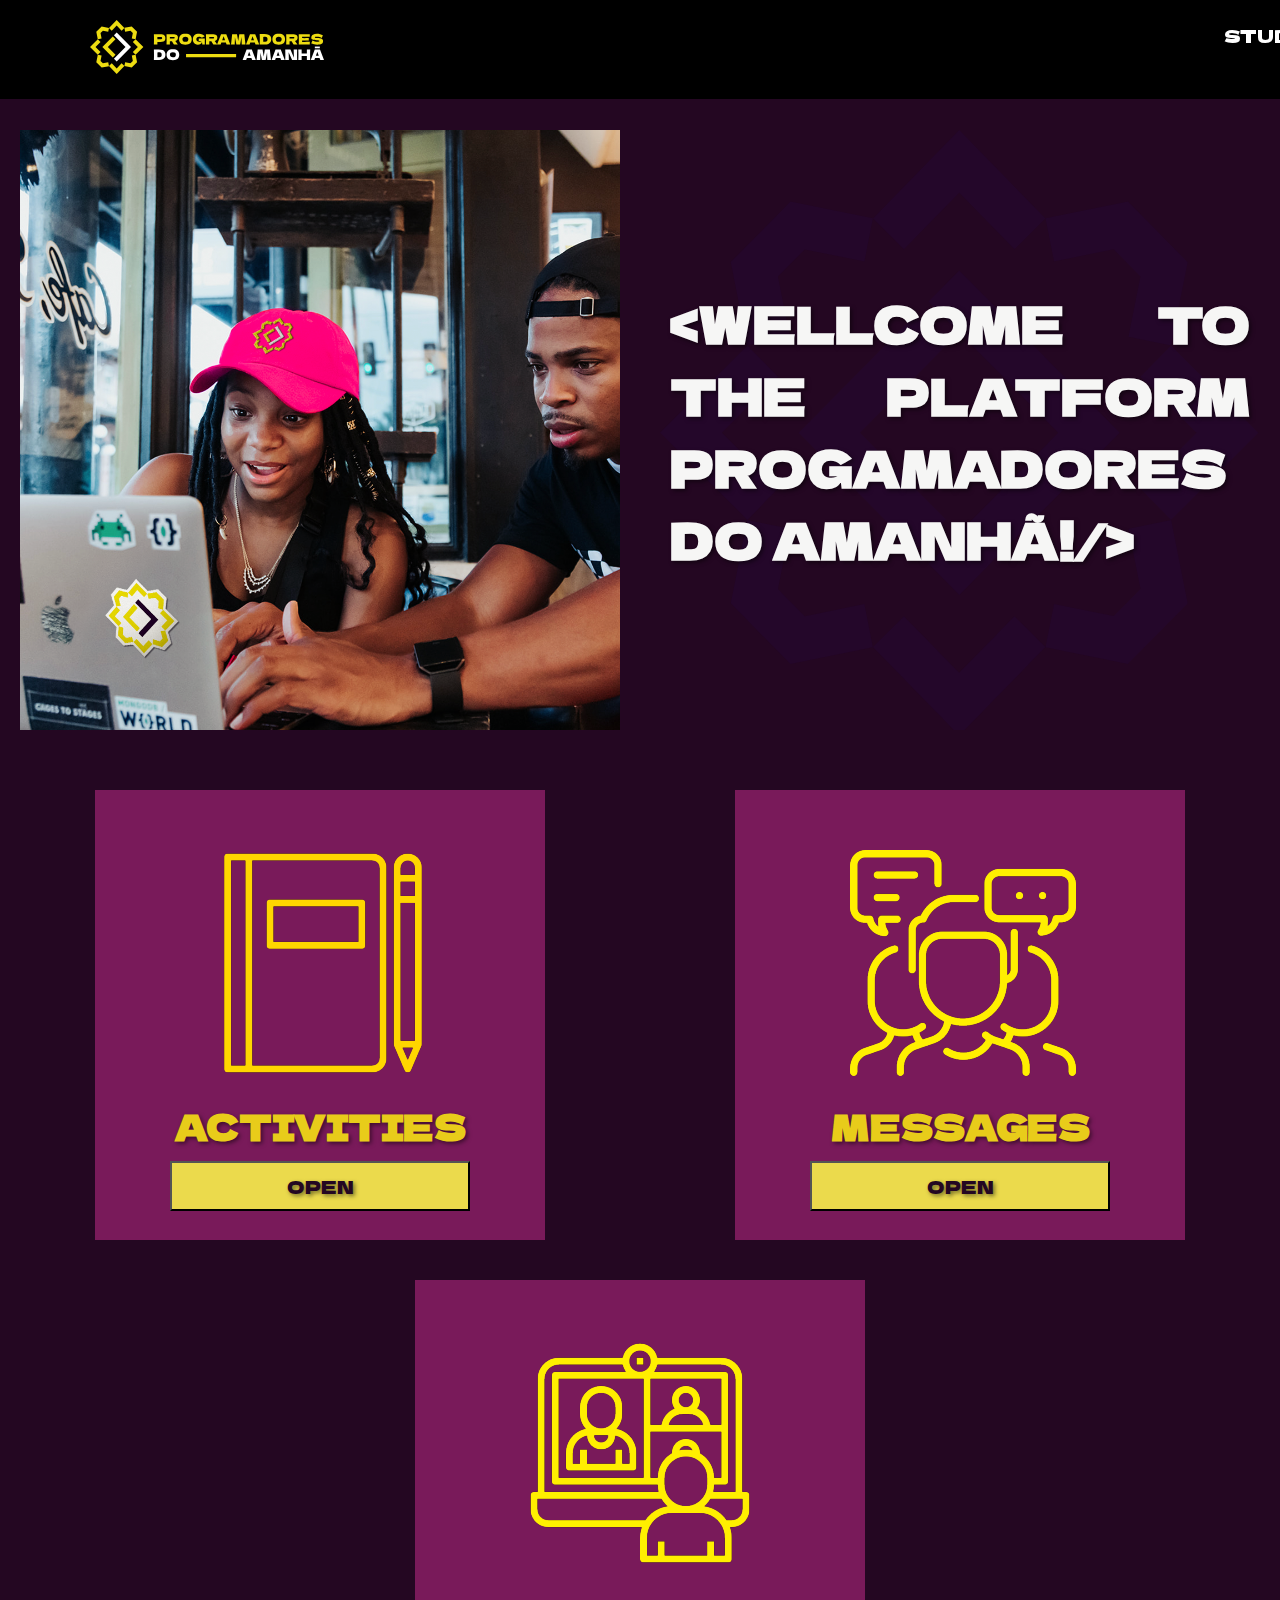
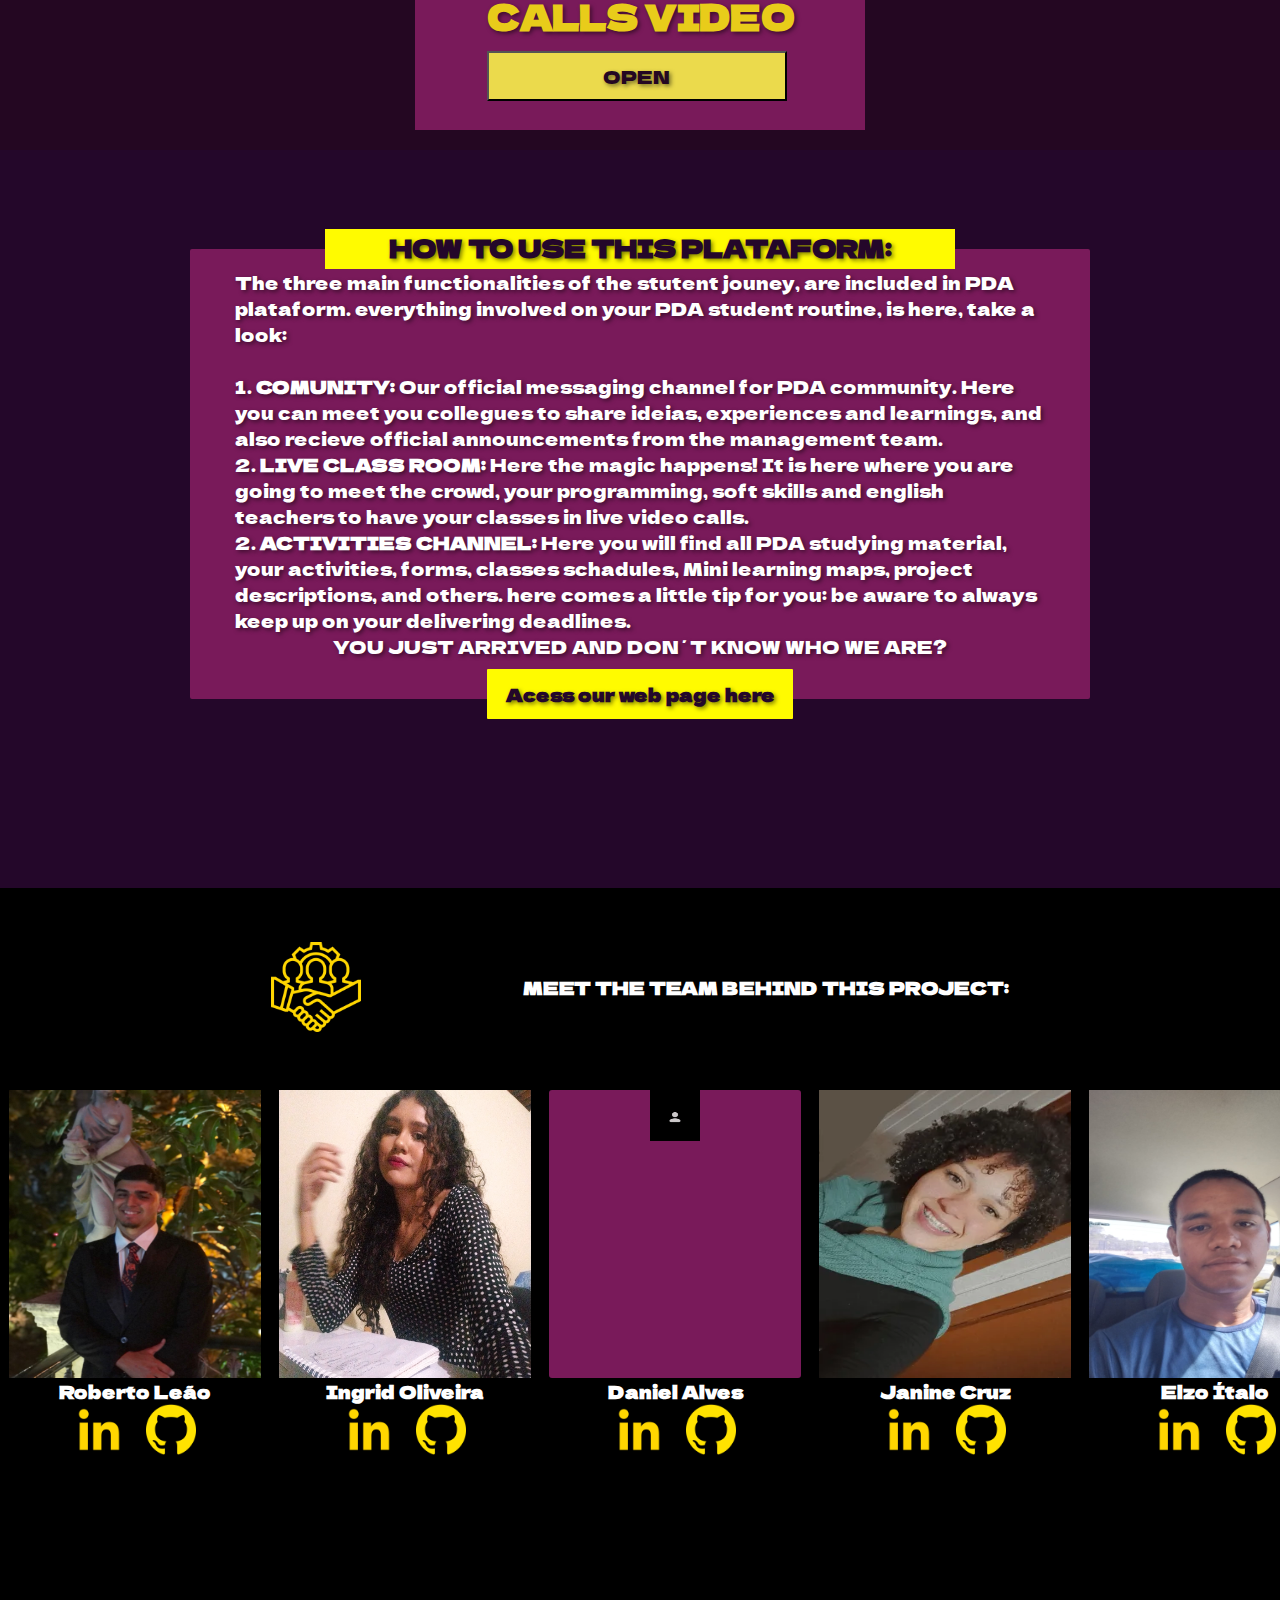
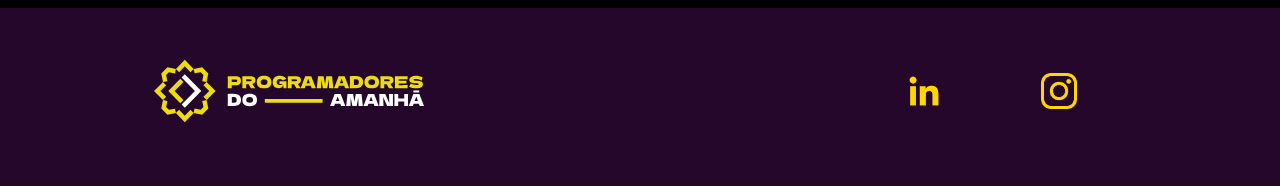
==== commit 6f338f19: "page almost done 2" ====
--- a/view/index.html
+++ b/view/index.html
@@ -148,7 +148,7 @@
 
             </div>
             <div class="foto-daniel">
-                <div class="foto-equipe"><img src=""></div>
+                <div class="foto-equipe"><img src="/view/imagens equipe/daniel.png"></div>
                 <p>Daniel Alves</p>
                 <div class="icone-equipe">
                     <a href="https://www.linkedin.com/in/daniel-alves-488143279/"><img
--- a/view/style.css
+++ b/view/style.css
@@ -4,6 +4,9 @@
     box-sizing: border-box;
     text-decoration: none;
  text-shadow:2px 2px 4px rgba(0, 0, 0, 0.5);
+ font-size: 18px;
+
+ margin: 0 auto;
   
 }body
 {
@@ -11,13 +14,14 @@
 background-color:#240722;
     font-family: 'Dela Gothic One', sans-serif;
 background-size: cover;
-background-position: center;}
+background-position: center;
+}
 
 
 
 header {
 
-
+gap: 900px;
 display: flex;
 justify-content: space-between;
 align-items: center;
@@ -50,18 +54,14 @@
 
 
 
-
+h2{
+    font-size: 50px;
+}
 .login{
     width:50px;
     height: 50px;
 }
-.aas{
-    width:600px;
-    height: 600px;
-    margin-left: 9px;
-
-
-}
+
 
 
 nav ul li a{
@@ -75,6 +75,7 @@
     justify-content: space-around;
     margin-top:110px;
    height: 660px; 
+   gap: -500px;
   
     
 }
@@ -102,34 +103,37 @@
 }
 .presentatin{
     
-    display: flex;
-    flex-direction: column;
-    
-    height: 500px;
-    margin: 20px;
-    align-items: center;
-    text-align: justify;
-
-    font-size:30px ;
-    border-top: 1px solid black; 
-    cursor: pointer;
-    
-     color: #e8cc1a;  
-   
-    
-}
-.presentatin2{
-
-    height: 850px;
+    width:600px;
+    height: 600px;
+    margin-left: 9px;
     margin: 20px;
     align-items: center;
     text-align: justify;
     padding: 10px;
-    background: #7a607100;
-    background-size: 100% 200%;
+    background-image: url(img/bgWoman.png);
+    background-size: cover;
     transition: all .8s ;
     z-index: 5;
     font-size:24px;
+    display: flex;
+     color: #f6f6f5;    display: flex;
+   
+    
+}
+.presentatin2{
+
+     width:600px;
+    height: 600px;
+    margin-left: 9px;
+    margin: 20px;
+    align-items: center;
+    text-align: justify;
+    padding: 10px;
+    background-image: url(img/logo-alternative.svg);
+    background-size: cover;
+    transition: all .8s ;
+    z-index: 5;
+    font-size:30px;
     display: flex;
      color: #f6f6f5;    display: flex;
     
@@ -188,6 +192,154 @@
     width: 100%;
     height: 100%;
     
+}
+#section-intuito-pagina {
+    background-color: rgb(36, 7, 42);
+    display: flex;
+    justify-content: center;
+    align-items: center;
+    flex-direction: column;
+    height: 41rem;
+    padding-block-end: 5rem;
+}
+
+.div-intuito-pagina {
+    background-color: rgb(121, 26, 90);
+    padding: 2rem;
+    display: flex;
+    justify-content: center;
+    align-items: center;
+    flex-direction: column;
+    text-align: center;
+    height: 25rem;
+    width: 50rem;
+    border-radius: 2px;
+}
+
+.div-titulo-intuito-pagina h1 {
+    background-color: rgb(255, 251, 0);
+    color: rgb(36, 7, 42);
+    width: 35rem;
+    height: 2.2rem;
+    font-size: 1.4rem;
+    font-weight: 900;
+}
+
+.div-corpo-intuito-pagina {
+    display: flex;
+    align-items: center;
+    justify-content: center;
+    width: 45rem;
+    font-size: 18px;
+    text-align: start;
+}
+
+.div-corpo-intuito-pagina p {
+    color: rgb(255, 255, 255);
+}
+
+.div-botao-intuito-pagina button {
+    background-color: rgb(255, 251, 0);
+    color: rgb(36, 7, 42);
+    border-style: none;
+    height: 2.8rem;
+    width: 17rem;
+    border-radius: 1px;
+    font-weight: 900;
+    font-size: 1rem;
+}
+
+.div-botao-intuito-pagina button:hover {
+    background-color: rgb(180, 108, 0);
+    color: white;
+}
+
+
+#section-apresentacao-equipe {
+    background-color: black;
+    height: 40rem;
+    display: flex;
+    justify-content: center;
+    align-items: center;
+    flex-direction: column;
+    padding-top: 3rem;
+    padding-block-end: 5rem;
+
+}
+
+#section-apresentacao-equipe h1,p {
+    color: rgb(255, 255, 255);
+}
+
+.div-titulo-equipe {
+    display: flex;
+    flex-direction: row;
+    justify-content: space-around;
+    width: 50rem;
+    align-items: center;
+}
+
+.div-titulo-equipe img{
+    height: 5rem;
+    width: 5rem;
+}
+
+.div-equipe img {
+    height: 2.8rem;
+    width: 2.8rem;
+}
+
+.div-equipe {
+    display: flex;
+    justify-content: space-around;
+    align-items: center;
+    flex-direction: row;
+    height: 30rem;
+    width: 75rem;
+    border-radius: 2px;
+    text-align: center;
+    font-weight: 900;
+}
+
+.foto-equipe {
+    height: 16rem;
+    width: 14rem;
+    border-radius: 3px;
+    background-color: rgb(121, 26, 90);
+}
+
+.icone-equipe {
+    display: flex;
+    justify-content: space-around;
+    margin-left: 3rem;
+    width: 8rem;
+}
+
+#footer-pagina {
+    height: 9.5rem;
+
+    background-color: rgb(36, 7, 42);
+    display: flex;
+    justify-content: space-around;
+    align-items: center;
+    flex-direction: row;
+}
+
+.redes-socias-footer img {
+    height: 2rem;
+    width: 2rem;
+}
+
+.logo-footer img {
+    height: 10rem;
+    width: 15rem;
+    margin-right: 7rem;
+}
+
+.redes-socias-footer {
+    display: flex;
+    justify-content: space-around;
+    width: 15rem;
 }
 
 /* .img-cl {
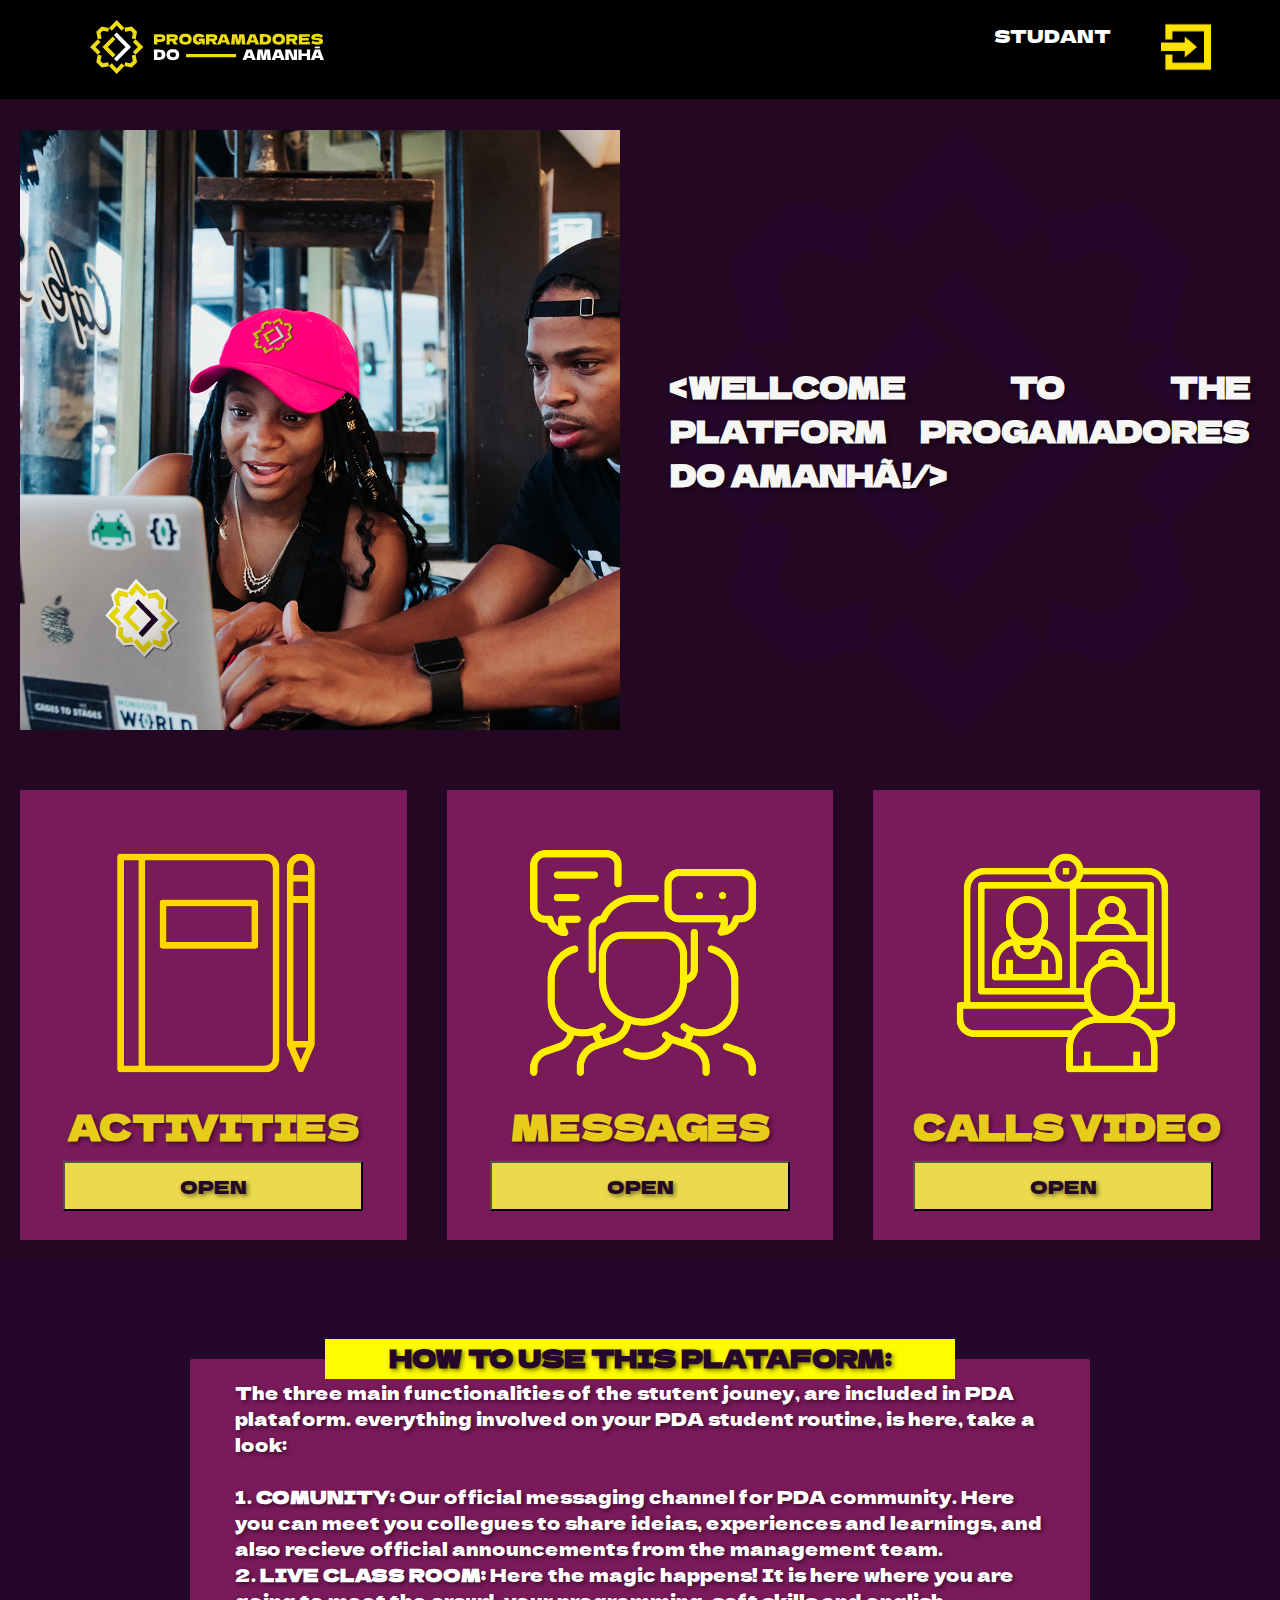
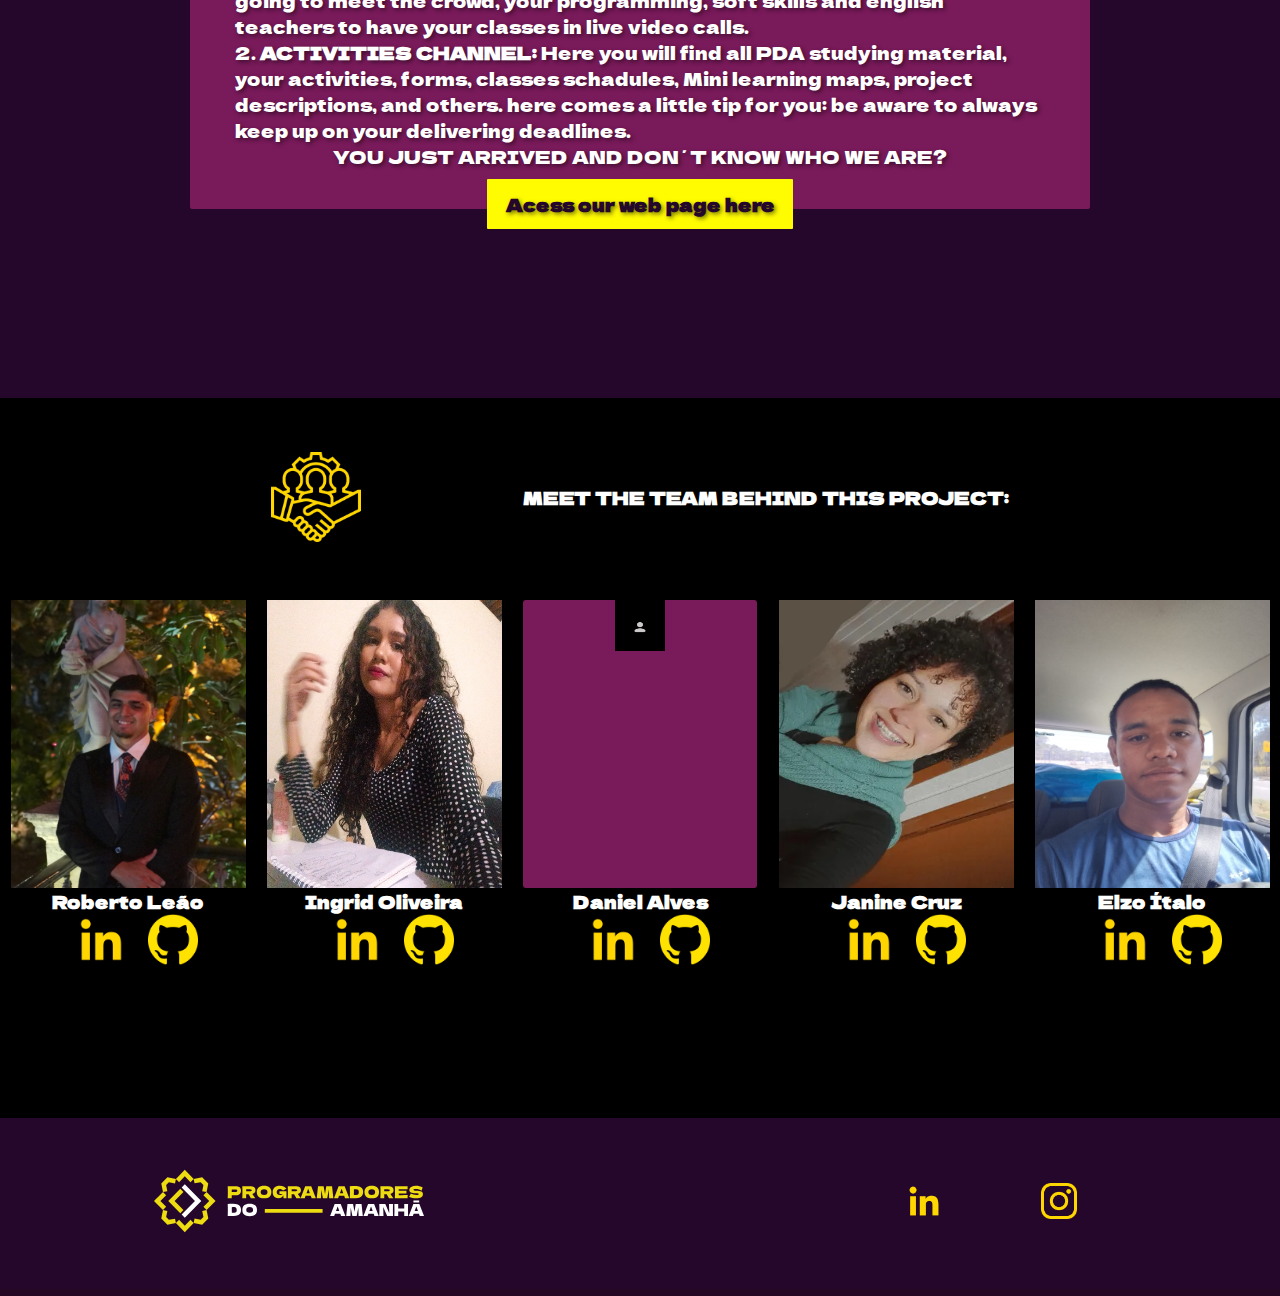
==== commit 0f2ea06c: "adjustiments on medea queries" ====
--- a/view/index.html
+++ b/view/index.html
@@ -125,7 +125,7 @@
         <div class="div-equipe">
 
             <div class="foto-roberto">
-                <div class="foto-equipe"><img src="/view/imagens equipe/Roberto.jpeg" style="height: 288px; width: 252px;"></div>
+                <div class="foto-equipe"><img src="/view/imagens equipe/Roberto.jpeg" style="height: 288px; width: 235px;"></div>
                 <p>Roberto Leão</p>
                 <div class="icone-equipe">
                     <a href="https://www.linkedin.com/in/roberto-le%C3%A3o-323935239/"><img
@@ -136,7 +136,7 @@
 
             </div>
             <div class="foto-ingrid">
-                <div class="foto-equipe"><img src="/view/imagens equipe/Ingrid.jpg" style="height: 288px; width: 252px;" >
+                <div class="foto-equipe"><img src="/view/imagens equipe/Ingrid.jpg" style="height: 288px; width: 235px;" >
                 </div>
                 <p>Ingrid Oliveira</p>
                 <div class="icone-equipe">
@@ -159,7 +159,7 @@
 
             </div>
             <div class="foto-janine">
-                <div class="foto-equipe"><img src="/view/imagens equipe/janine.png" style="height: 288px; width: 252px;"></div>
+                <div class="foto-equipe"><img src="/view/imagens equipe/janine.png" style="height: 288px; width: 235px;"></div>
                 <p>Janine Cruz</p>
                 <div class="icone-equipe">
                     <a href="https://www.linkedin.com/in/janine-cruz-5b1851277/"><img
@@ -170,7 +170,7 @@
             </div>
             <div class="foto-elzo">
                 <div class="foto-equipe"><img src="/view/imagens equipe/felzoítalo.jpg"
-                        style="height: 288px; width: 252px;"></div>
+                        style="height: 288px; width: 235px;"></div>
                 <p>Elzo Ítalo</p>
                 <div class="icone-equipe">
                     <a href="https://www.linkedin.com/in/elzo-%C3%ADthallo-3a670822b/"><img src="/view/Icones_e_logos_plataforma_PDA/Ícones e logos plataforma PDA/linkedin.png"></a>
--- a/view/style.css
+++ b/view/style.css
@@ -1,71 +1,73 @@
-*{ 
+* {
     margin: 0;
     padding: 0;
     box-sizing: border-box;
     text-decoration: none;
- text-shadow:2px 2px 4px rgba(0, 0, 0, 0.5);
- font-size: 18px;
-
- margin: 0 auto;
-  
-}body
-{
-min-height: 100vh;
-background-color:#240722;
-    font-family: 'Dela Gothic One', sans-serif;
-background-size: cover;
-background-position: center;
+    text-shadow: 2px 2px 4px rgba(0, 0, 0, 0.5);
+    font-size: 18px;
+
+    margin: 0 auto;
+
+}
+
+body {
+    min-height: 100vh;
+    background-color: #240722;
+    font-family: 'Dela Gothic One', sans-serif;
+    background-size: cover;
+    background-position: center;
 }
 
 
 
 header {
-
-gap: 900px;
-display: flex;
-justify-content: space-between;
-align-items: center;
-z-index: 100;
-position: fixed;
-top: 0;
- left: 0;
-width: 100%;
-padding: 20px 90px;
- background: #000000;
-}
-
-.nav-list{
+   
+    display: flex;
+    justify-content: space-between;
+    align-items: center;
+    z-index: 100;
+    position: fixed;
+    top: 0;
+    left: 0;
+    width: 100%;
+    padding: 20px 90px;
+    background: #000000;
+}
+
+.nav-list {
     display: flex;
     /* letter-spacing: 3px;
     gap: 3em; */
-    gap:25px ;
+    gap: 25px;
     list-style: none;
-    
-
-nav {
-    color: #fef191;
-
-    display: flex;
-    justify-content: space-around;
-    align-items: center;
-    height: 8vh;}
-    
-}
-
-
-
-h2{
-    font-size: 50px;
-}
-.login{
-    width:50px;
+
+
+    nav {
+        color: #fef191;
+
+        display: flex;
+        justify-content: space-around;
+        align-items: center;
+        height: 8vh;
+    }
+
+}
+
+
+
+h2 {
+    font-size: 100%;
+}
+
+.login {
+    width: 50px;
     height: 50px;
 }
 
 
 
-nav ul li a{
-    color:white;
+nav ul li a {
+    color: white;
 }
 
 
@@ -73,11 +75,11 @@
     font-family: 'Dela Gothic One', sans-serif;
     display: flex;
     justify-content: space-around;
-    margin-top:110px;
-   height: 660px; 
-   gap: -500px;
-  
-    
+    margin-top: 110px;
+    height: 660px;
+    gap: -500px;
+
+
 }
 
 
@@ -85,25 +87,26 @@
     font-family: 'Dela Gothic One', sans-serif;
     display: flex;
     justify-content: space-around;
-    flex-wrap: wrap;
-    
-}
-
-
-button{
+    flex-wrap: nowrap;
+
+}
+
+
+button {
     background-color: #EBDA4C;
-    margin-top:10px;
+    margin-top: 10px;
     width: 300px;
     height: 50px;
     cursor: pointer;
-      font-family: 'Dela Gothic One', sans-serif;
-      color: #240722;
-
-    
-}
-.presentatin{
-    
-    width:600px;
+    font-family: 'Dela Gothic One', sans-serif;
+    color: #240722;
+
+
+}
+
+.presentatin {
+
+    width: 600px;
     height: 600px;
     margin-left: 9px;
     margin: 20px;
@@ -112,17 +115,19 @@
     padding: 10px;
     background-image: url(img/bgWoman.png);
     background-size: cover;
-    transition: all .8s ;
+    transition: all .8s;
     z-index: 5;
-    font-size:24px;
-    display: flex;
-     color: #f6f6f5;    display: flex;
-   
-    
-}
-.presentatin2{
-
-     width:600px;
+    font-size: 24px;
+    display: flex;
+    color: #f6f6f5;
+    display: flex;
+
+
+}
+
+.presentatin2 {
+
+    width: 600px;
     height: 600px;
     margin-left: 9px;
     margin: 20px;
@@ -131,14 +136,16 @@
     padding: 10px;
     background-image: url(img/logo-alternative.svg);
     background-size: cover;
-    transition: all .8s ;
+    transition: all .8s;
     z-index: 5;
-    font-size:30px;
-    display: flex;
-     color: #f6f6f5;    display: flex;
-    
-}
-.active{
+    font-size: 30px;
+    display: flex;
+    color: #f6f6f5;
+    display: flex;
+
+}
+
+.active {
     margin-top: 10px;
 }
 
@@ -153,46 +160,47 @@
     padding: 10px;
     background: #791A5A;
     background-size: 100% 200%;
-    transition: all .8s ;
+    transition: all .8s;
     z-index: 5;
     display: flex;
-     color: #e8cc1a;
-     font-family: 'Dela Gothic One', sans-serif;
-
-}
+    color: #e8cc1a;
+    font-family: 'Dela Gothic One', sans-serif;
+
+}
+
 button:hover {
     background-position: left bottom;
     color: white;
-   
-    box-shadow: 0 0 20px #d53cd7;}
+
+    box-shadow: 0 0 20px #d53cd7;
+}
 
 .box:hover {
     background-position: left bottom;
     color: white;
-   
+
     box-shadow: 0 0 20px #d53cd7;
 }
-.platform{
+
+.platform {
     height: 250px;
     margin-left: 40px;
     margin-top: 50px
-    
-
-}
+}
+
 .headings {
     font-family: 'Dela Gothic One', sans-serif;
-    font-size:35px;
+    font-size: 35px;
     text-align: center;
-    
-
-}
-
+
+
+}
 
 .div-img {
     width: 100%;
     height: 100%;
-    
-}
+}
+
 #section-intuito-pagina {
     background-color: rgb(36, 7, 42);
     display: flex;
@@ -267,7 +275,8 @@
 
 }
 
-#section-apresentacao-equipe h1,p {
+#section-apresentacao-equipe h1,
+p {
     color: rgb(255, 255, 255);
 }
 
@@ -279,7 +288,7 @@
     align-items: center;
 }
 
-.div-titulo-equipe img{
+.div-titulo-equipe img {
     height: 5rem;
     width: 5rem;
 }
@@ -303,7 +312,7 @@
 
 .foto-equipe {
     height: 16rem;
-    width: 14rem;
+    width: 13rem;
     border-radius: 3px;
     background-color: rgb(121, 26, 90);
 }
@@ -347,55 +356,29 @@
     border-radius: 50%;
 } */
 
-@media (max-width: 999px) {
+@media (min-width:290px) and (max-width: 999px) {
     body {
-      overflow-x: hidden;
-      position: absolute;
-        
-     }
-    .content{
-   
-        height: 100%;
-        width: 500px;
-        top: 0;
-        left: 0;
-    }
-    .ass {
-        width: 70px;
-        height: 70px;
-        
-    }
-    .container .principal {
-        z-index: 100;
-    margin-left: -40px;
-    }
-    .principal .content .div-eu {
-            margin-left: 0;
-            width: 100%;
-            position: relative;
-    
-            
-        }
-     
-      .row1 {
-    font-family: 'Dela Gothic One', sans-serif;
-    display: block;
-    justify-content: space-around;
-    margin-top:110px;
-    height:1150px
-
-    
-
-    
-}
-
-
-.row {
-    font-family: 'Dela Gothic One', sans-serif;
-    display: flex;
-    justify-content: space-around;
-    flex-wrap: wrap;
-}
+        overflow-x: hidden;
+        position: absolute;
+
+    }
+
+    .row1 {
+        font-family: 'Dela Gothic One', sans-serif;
+        display:block;
+        flex-direction: column;
+        margin-top: 110px;
+        height: 1150px
+    }
+
+
+    .row {
+        font-family: 'Dela Gothic One', sans-serif;
+        display: flex;
+        justify-content: space-around;
+        flex-wrap: nowrap;
+    }
+
     .nav {
         position: absolute;
         font-family: 'Dela Gothic One', sans-serif;
@@ -411,6 +394,19 @@
         border-radius: 20px;
         height: 500px;
         display: none;
+
+    }
         
-    }
-}+
+}
+
+@media (max-width: 1300px) {
+    .div-equipe {
+        height: 100%;
+        width: 100%;
+    }
+  header{
+    gap: 670px;
+  }
+
+}
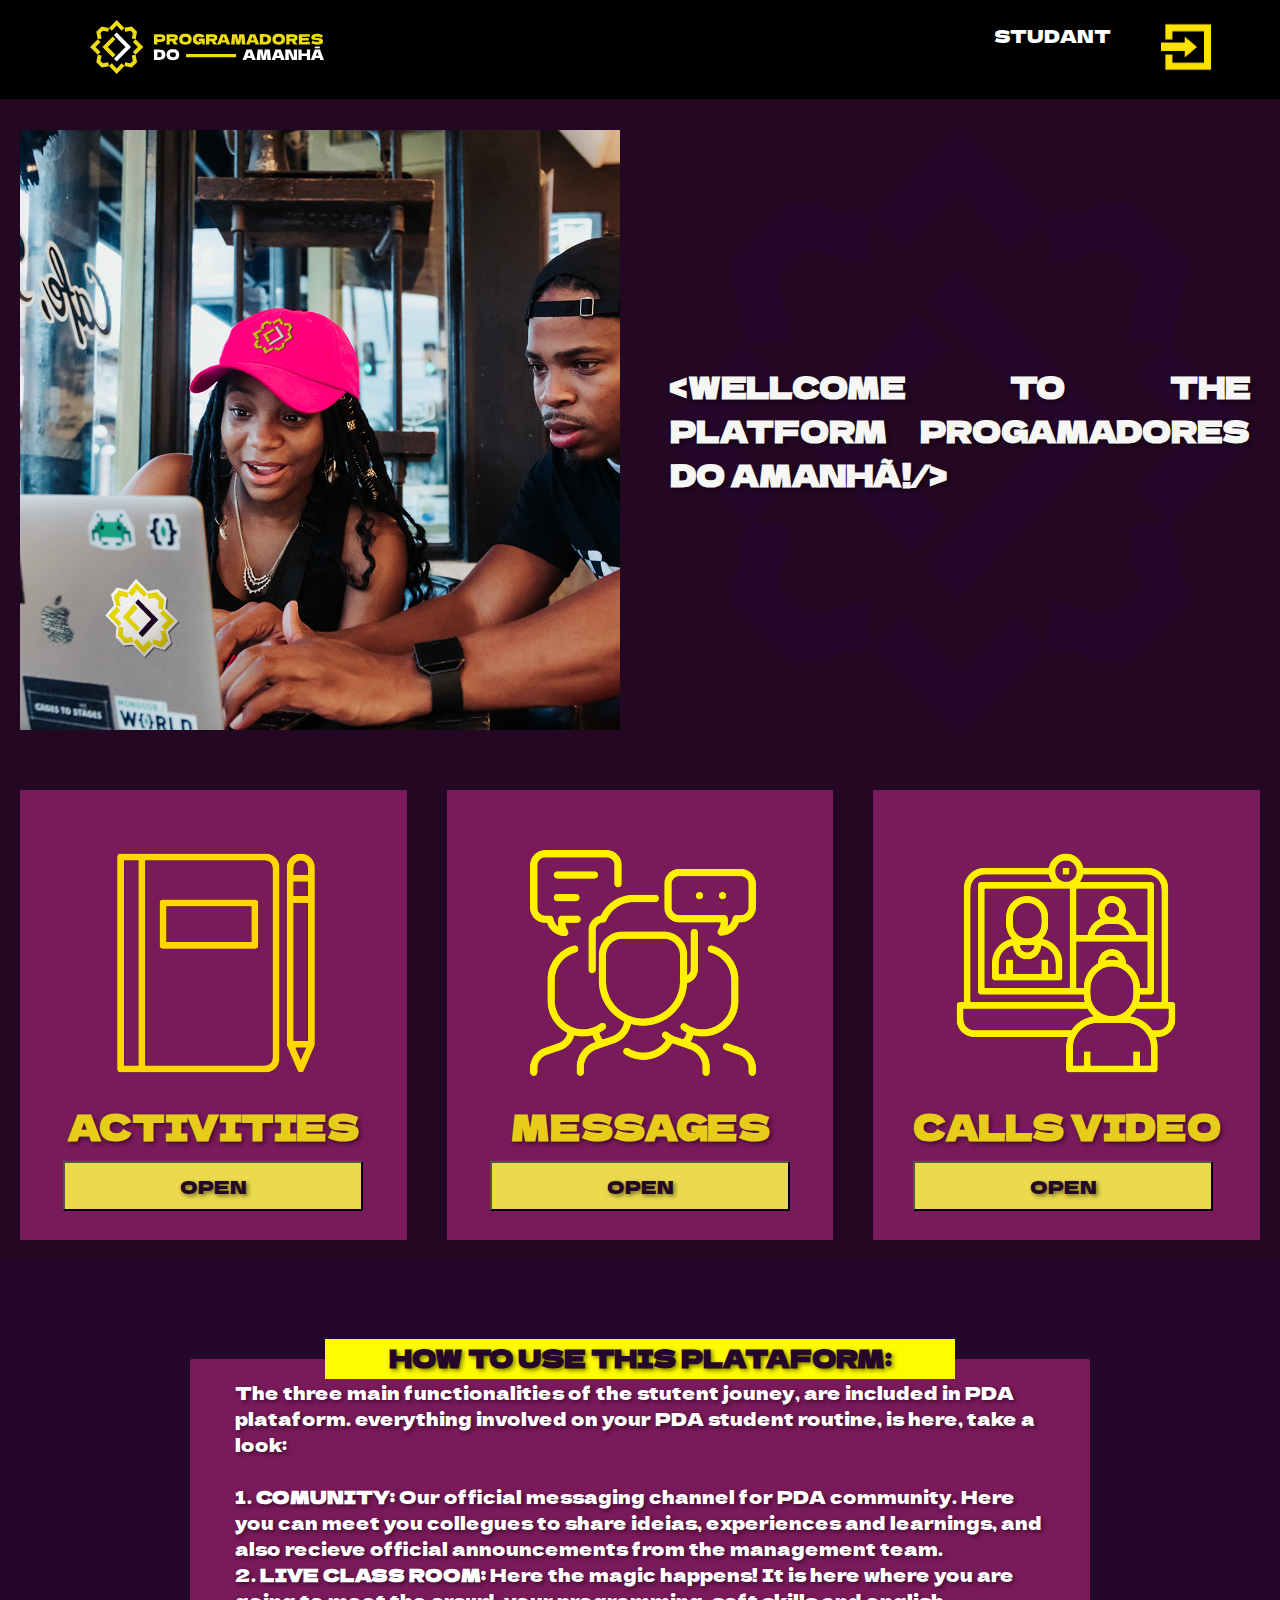
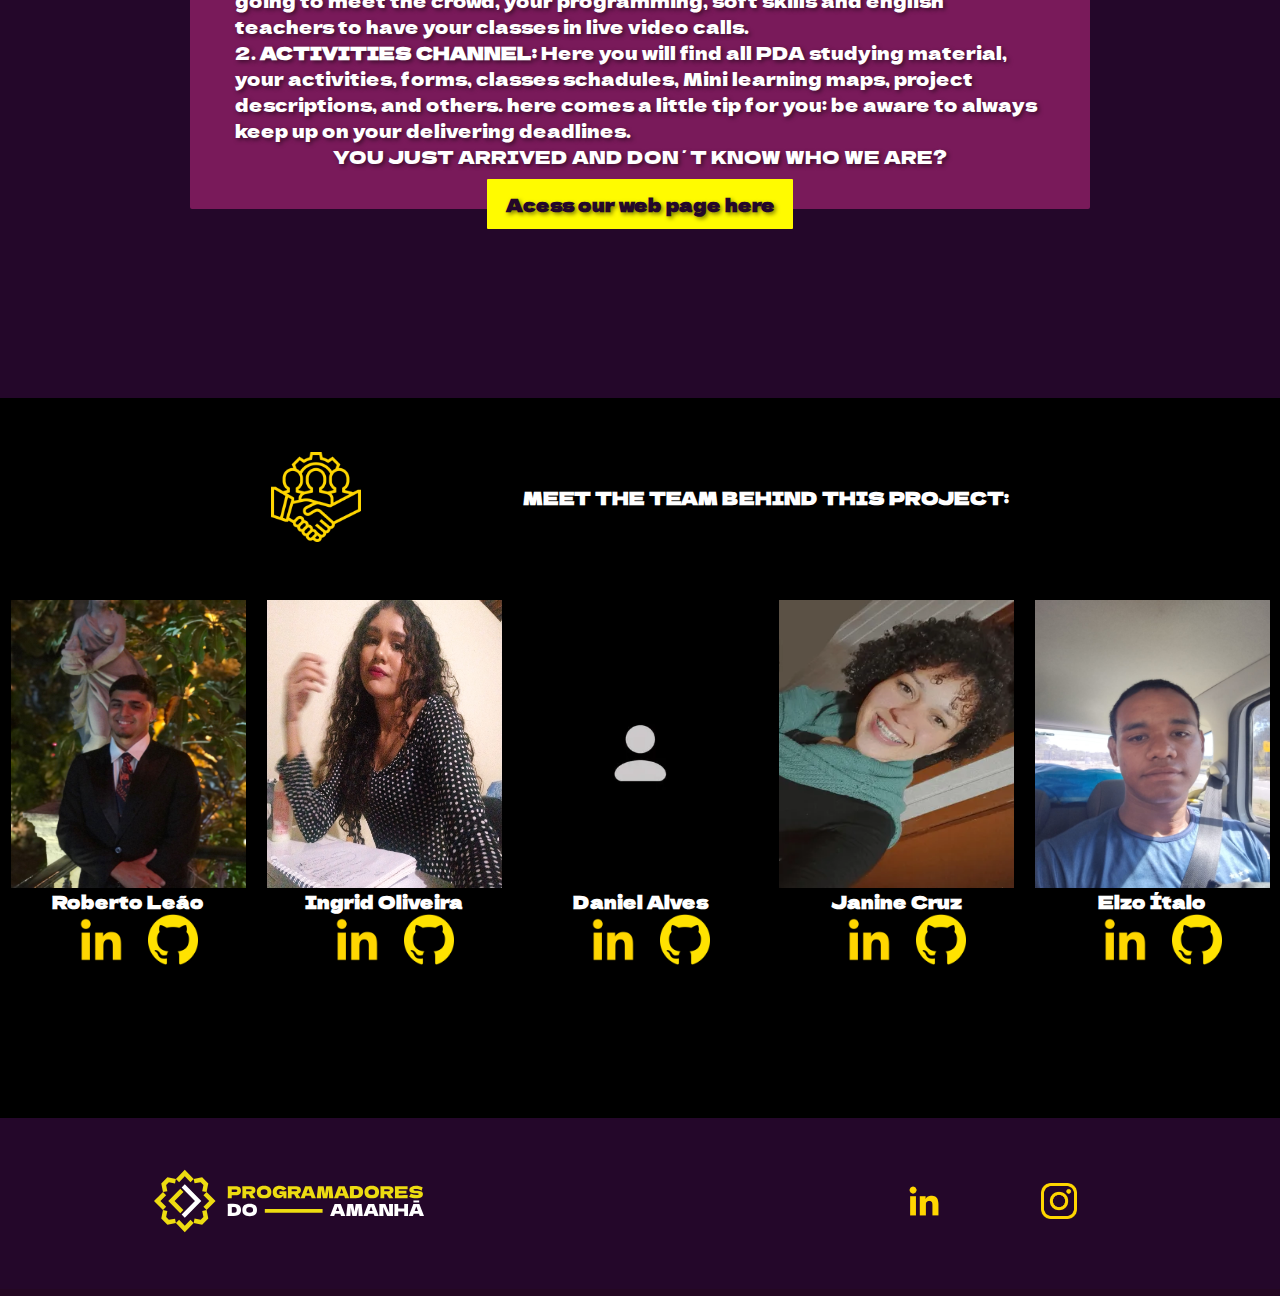
==== commit b975b0fc: "adding daniel is character" ====
--- a/view/index.html
+++ b/view/index.html
@@ -148,7 +148,7 @@
 
             </div>
             <div class="foto-daniel">
-                <div class="foto-equipe"><img src="/view/imagens equipe/daniel.png"></div>
+                <div class="foto-equipe"><img src="/view/imagens equipe/daniel.png"  style="height: 288px; width: 235px;"></div>
                 <p>Daniel Alves</p>
                 <div class="icone-equipe">
                     <a href="https://www.linkedin.com/in/daniel-alves-488143279/"><img
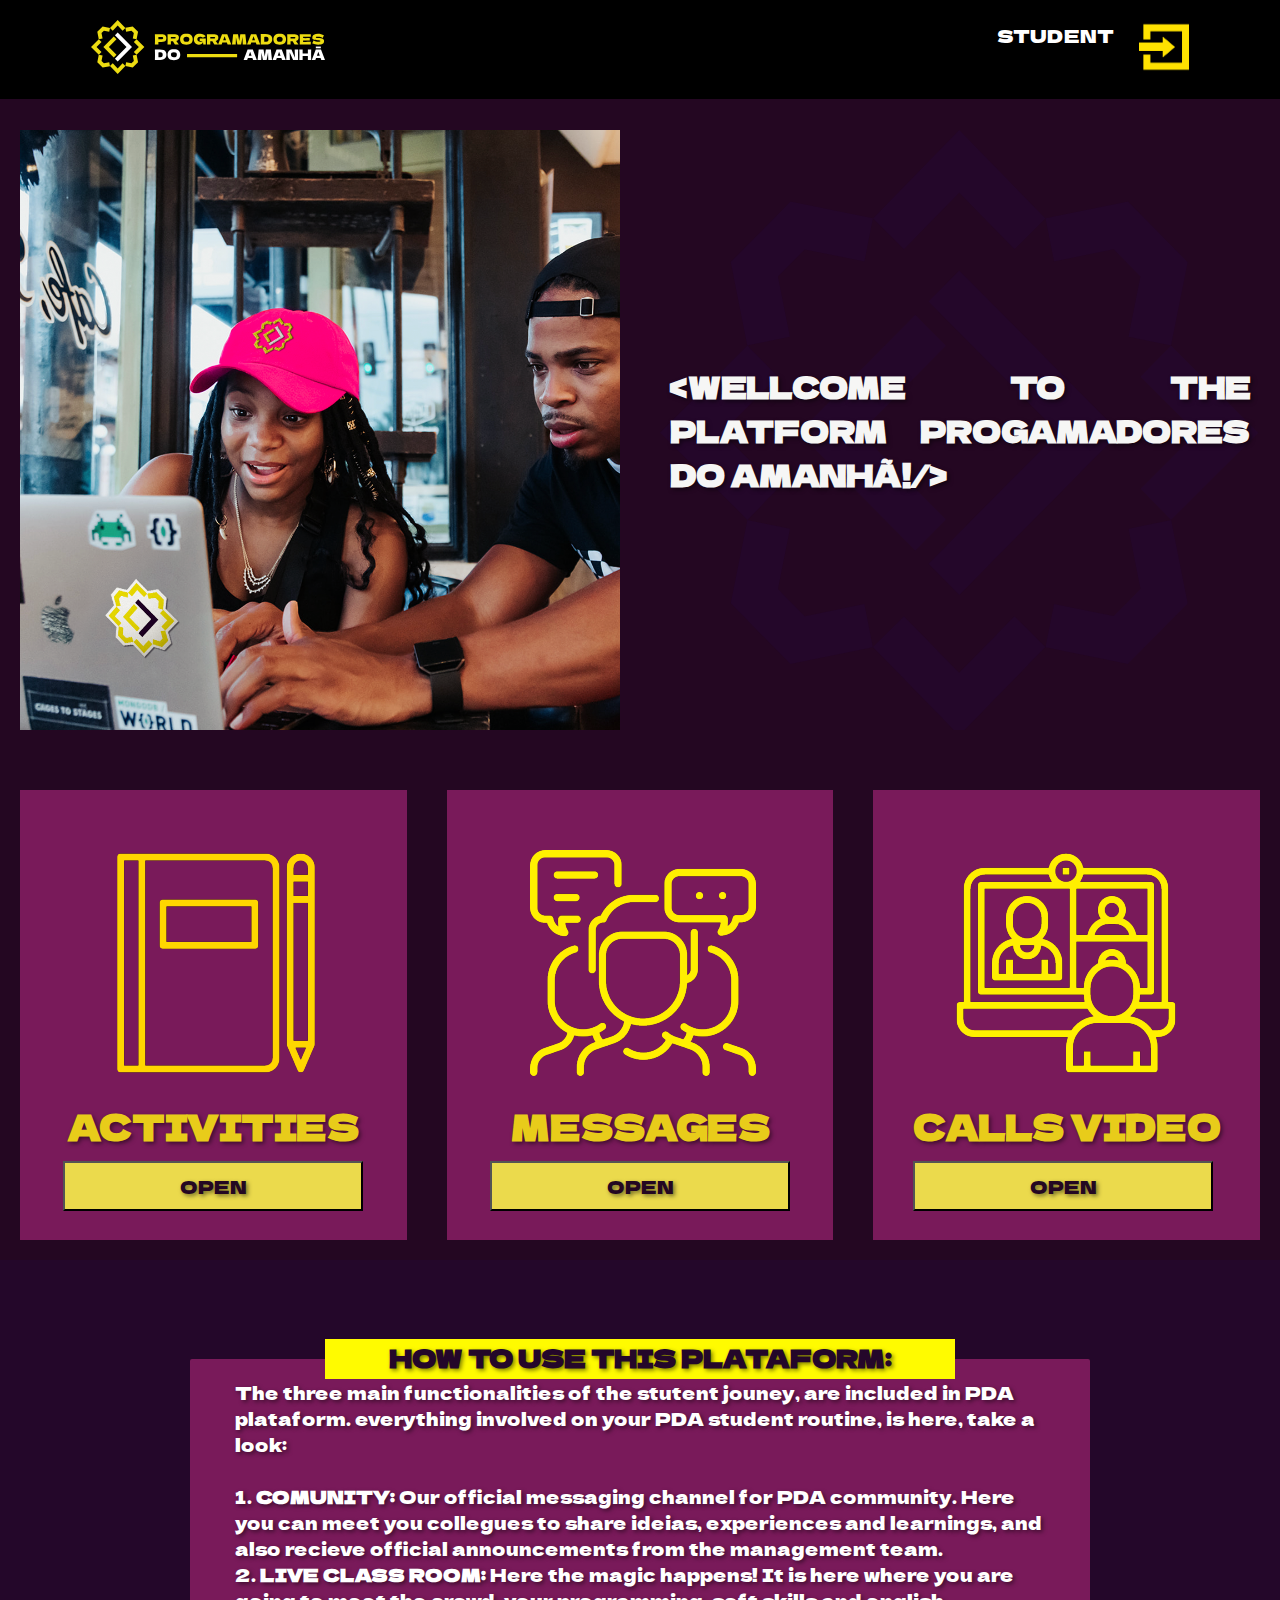
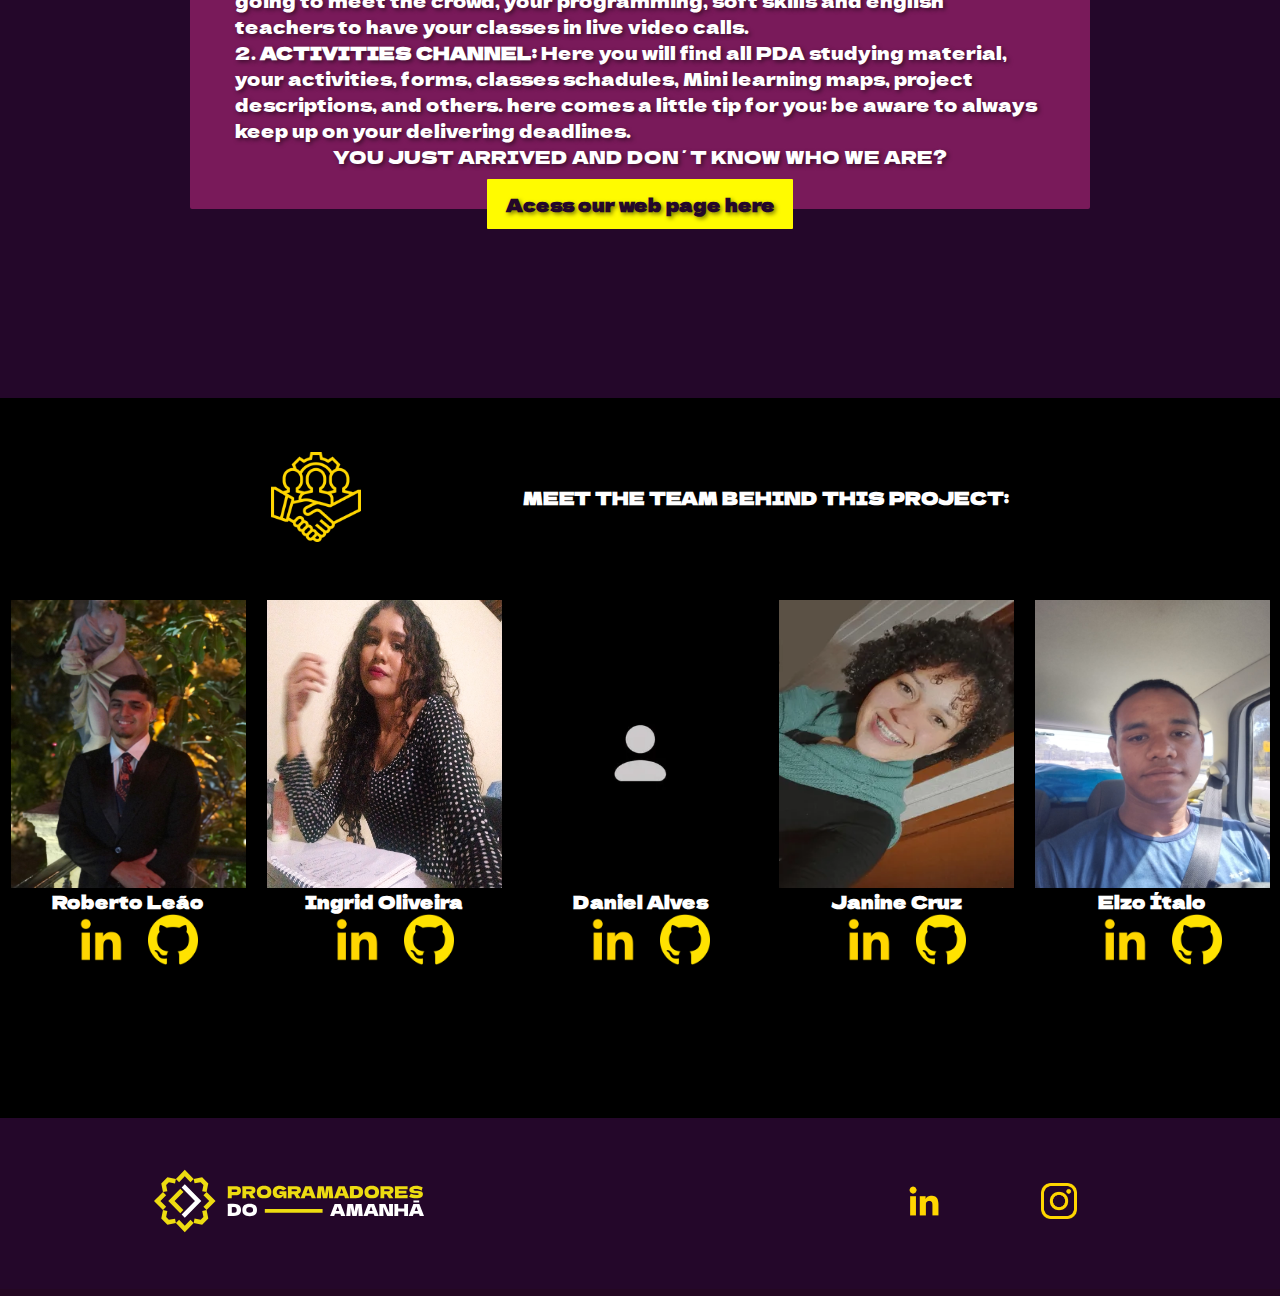
==== commit aae51693: "js" ====
--- a/view/index.html
+++ b/view/index.html
@@ -14,17 +14,30 @@
 <body>
 
     <header>
-        <a href="">
-            <img src="img/logo Programadores do amanhã.svg" alt="">
-        </a>
-        <nav>
+ 
+
+        <a href="#" onclick="openLoginModal()">
+            <img id="logo" src="img/logo Programadores do amanhã.svg" alt="">
+          </a>
+          
+          <nav>
             <ul class="nav-list">
-                <li><a href="#" class="active">STUDANT</li>
-                <li><a href="#"><img class="login" src="img/login.png" alt="lala"></a></li>
+              <li onclick="openLoginModal()"><a href="#" class="active">STUDENT</a></li>
+              <li id="logi" onclick="openLoginModal()"><a href="#"><img class="login" src="img/login.png" alt="lala"></a></li>
             </ul>
-
-
-        </nav>
+          </nav>
+          
+          <div id="loginModal" class="modal">
+            <div class="modal-content">
+              <span class="close" onclick="closeLoginModal()">&times;</span>
+              <form id="login-form">
+                <label class="user" for="username">Username:</label>
+                <input class="input" type="text" id="username" name="username" required>
+                
+                <button type="button" onclick="doLogin()">Enter</button>
+              </form>
+            </div>
+          </div>
     </header>
 
     <section>
@@ -54,7 +67,7 @@
                     <h1 class="headings">ACTIVITIES</h1>
 
 
-                    <button type="button">OPEN</button>
+                    <a href="https://classroom.google.com/?pli=1"><button type="button">OPEN</button></a>
 
                 </main>
 
@@ -67,7 +80,7 @@
                     </div>
                     <h1 class="headings">MESSAGES</h1>
                     <p>
-                        <button type="button">OPEN</button>
+                        <button onclick="openEmailClient()" type="button">OPEN</button>
                     </p>
                 </main>
             </div>
@@ -79,7 +92,7 @@
                     </div>
                     <h1 class="headings">CALLS VIDEO</h1>
                     <p>
-                        <button type="button">OPEN</button>
+                        <button onclick="openZoomApp()" type="button">OPEN</button>
                     </p>
                 </main>
             </div>
@@ -179,6 +192,7 @@
             </div>
         </div>
 
+
     </section>
 
     <footer id="footer-pagina">
@@ -193,6 +207,7 @@
         </div>
     </footer>
 
+<script src="../script.js"></script>
 </body>
 
 </html>--- a/view/style.css
+++ b/view/style.css
@@ -355,6 +355,55 @@
     background-color: #f1b671;
     border-radius: 50%;
 } */
+
+.modal {
+    display: none;
+    position: fixed;
+    z-index: 1;
+    left: 0;
+    top: 0;
+    width: 100%;
+    height: 100%;
+    overflow: auto;
+    background-color: rgba(0,0,0,0.7);
+}
+
+.modal-content {
+    background-color: #fefefe;
+    margin: 15% auto;
+    padding: 20px;
+    border: 1px solid #888;
+    width: 80%;
+    height: 200px;
+}
+
+.close {
+    color: #aaa;
+    float: right;
+    font-size: 28px;
+    font-weight: bold;
+}
+
+.close:hover,
+.close:focus {
+    color: black;
+    text-decoration: none;
+    cursor: pointer;
+}
+
+#login-form {
+    display: flex;
+    flex-direction: column;
+}
+
+.input {
+    border: 2px solid black;
+    height: 30px;
+}
+
+.user {
+    font-size: 25px;
+}
 
 @media (min-width:290px) and (max-width: 999px) {
     body {
